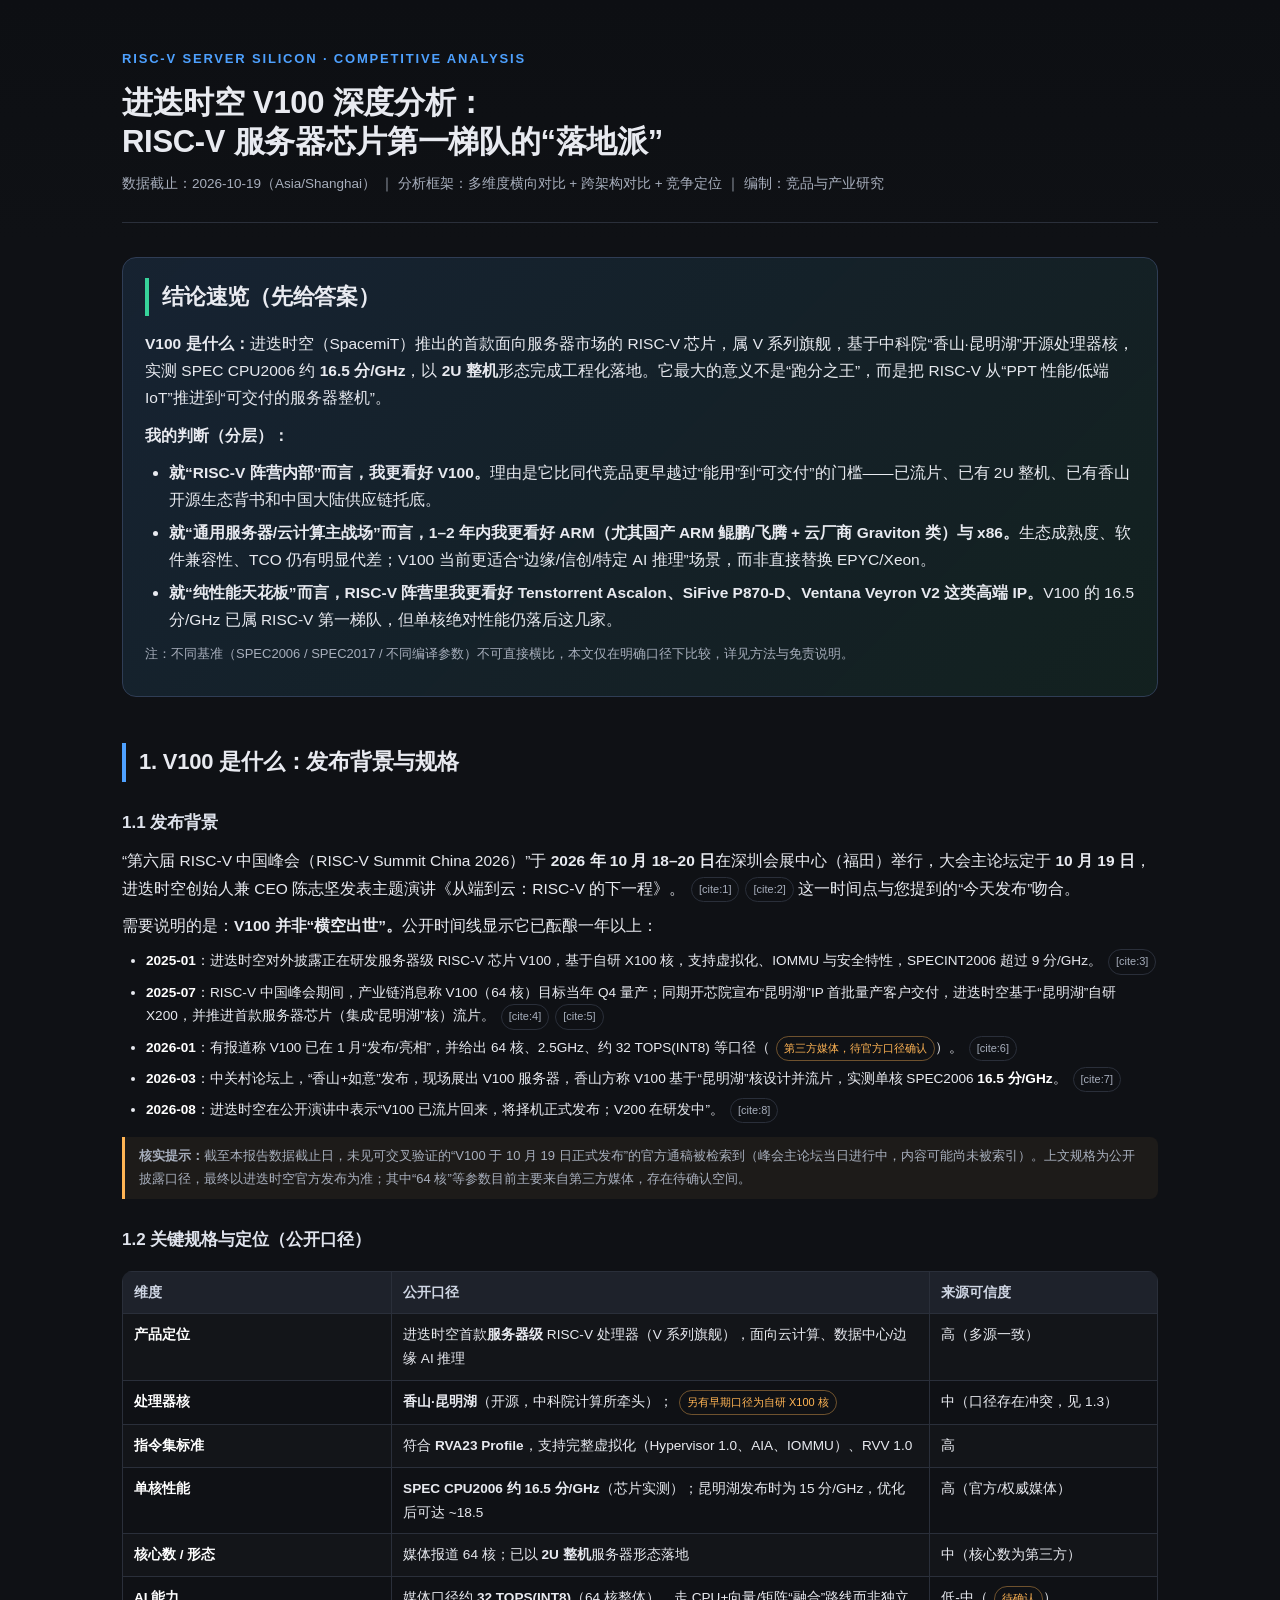
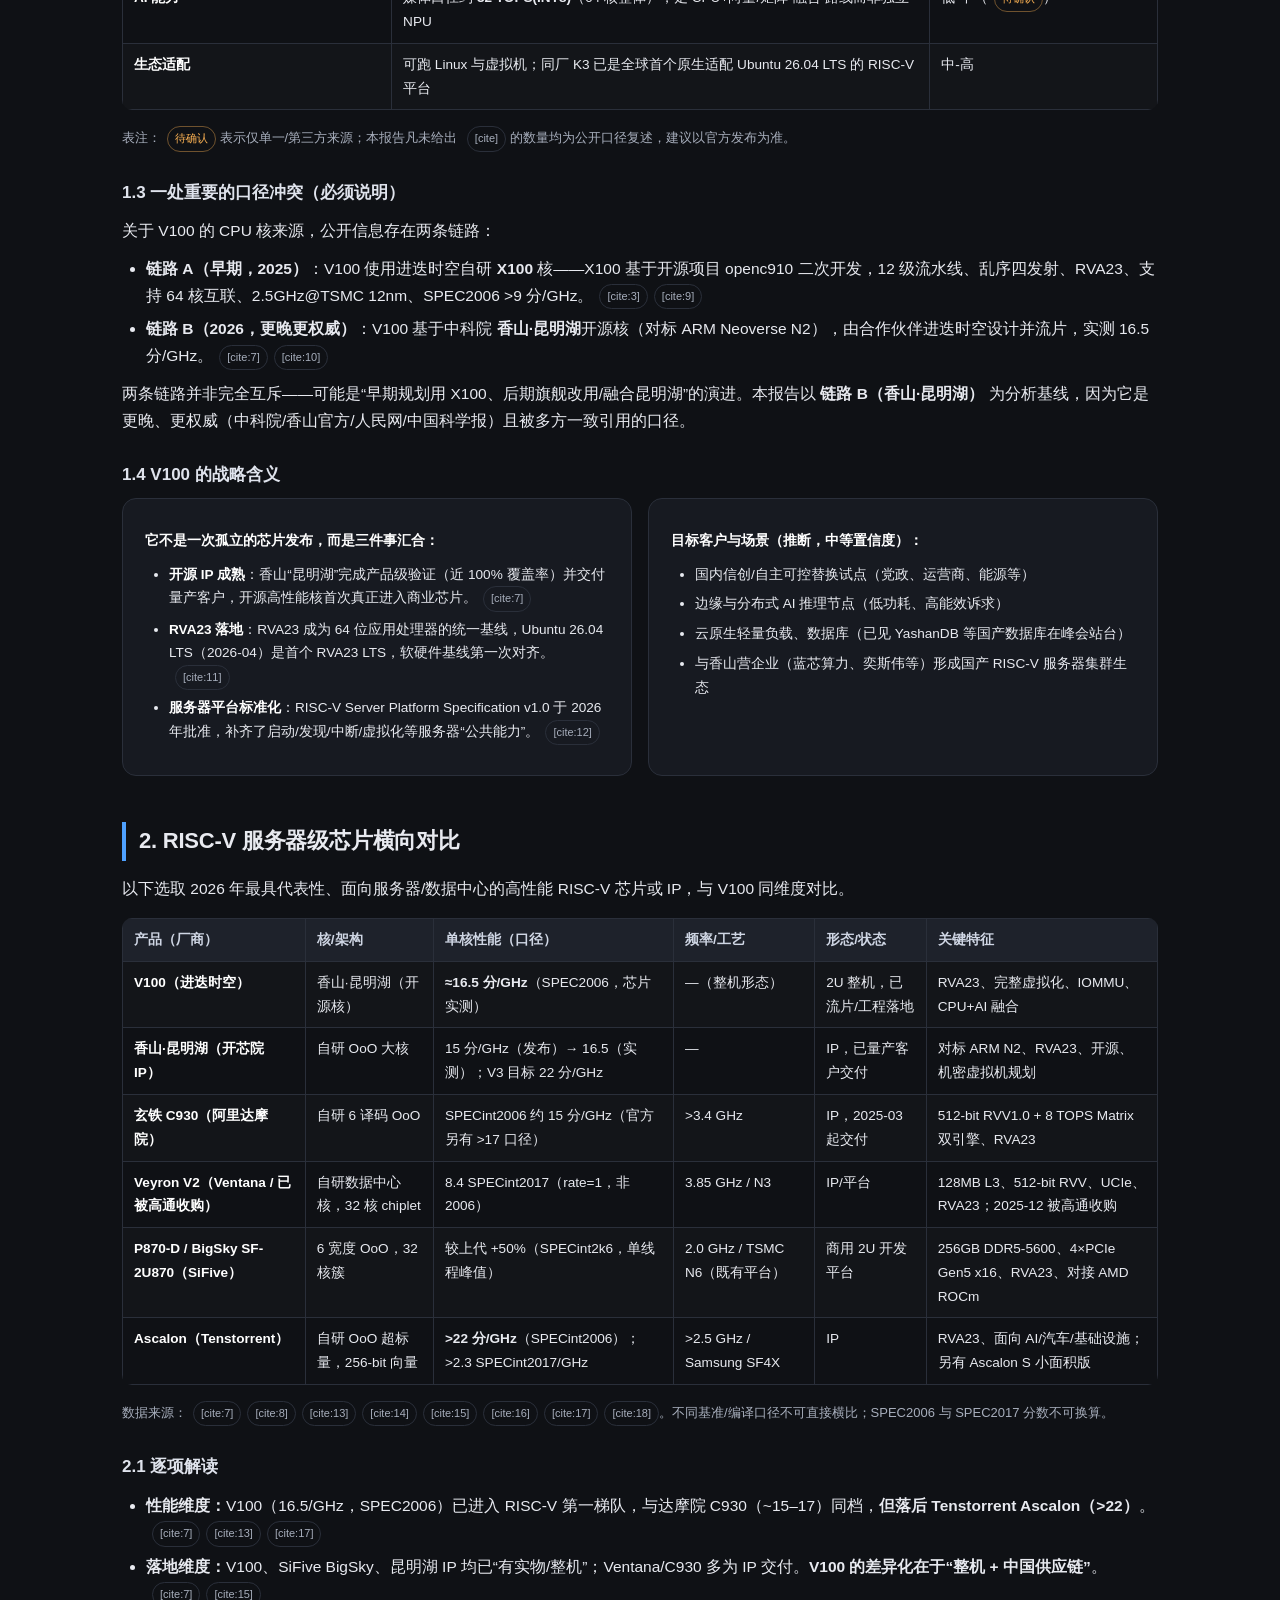
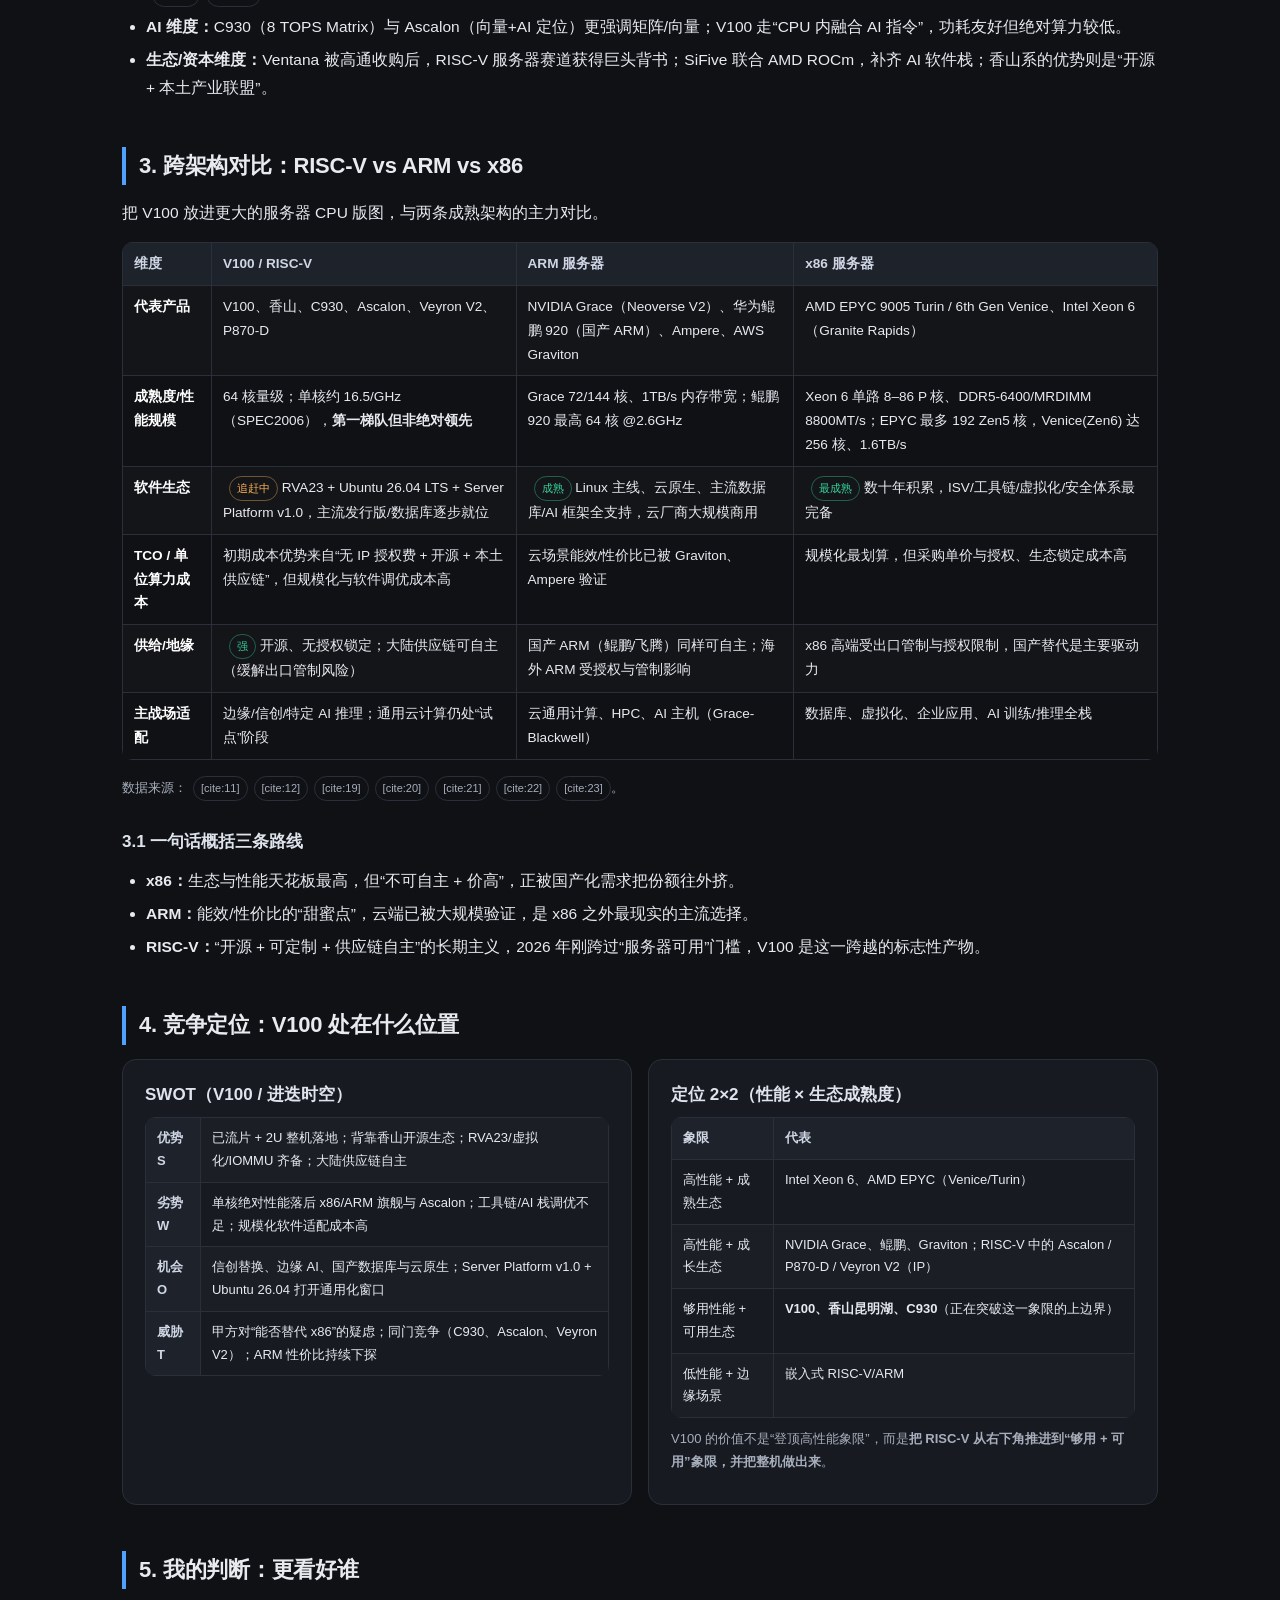
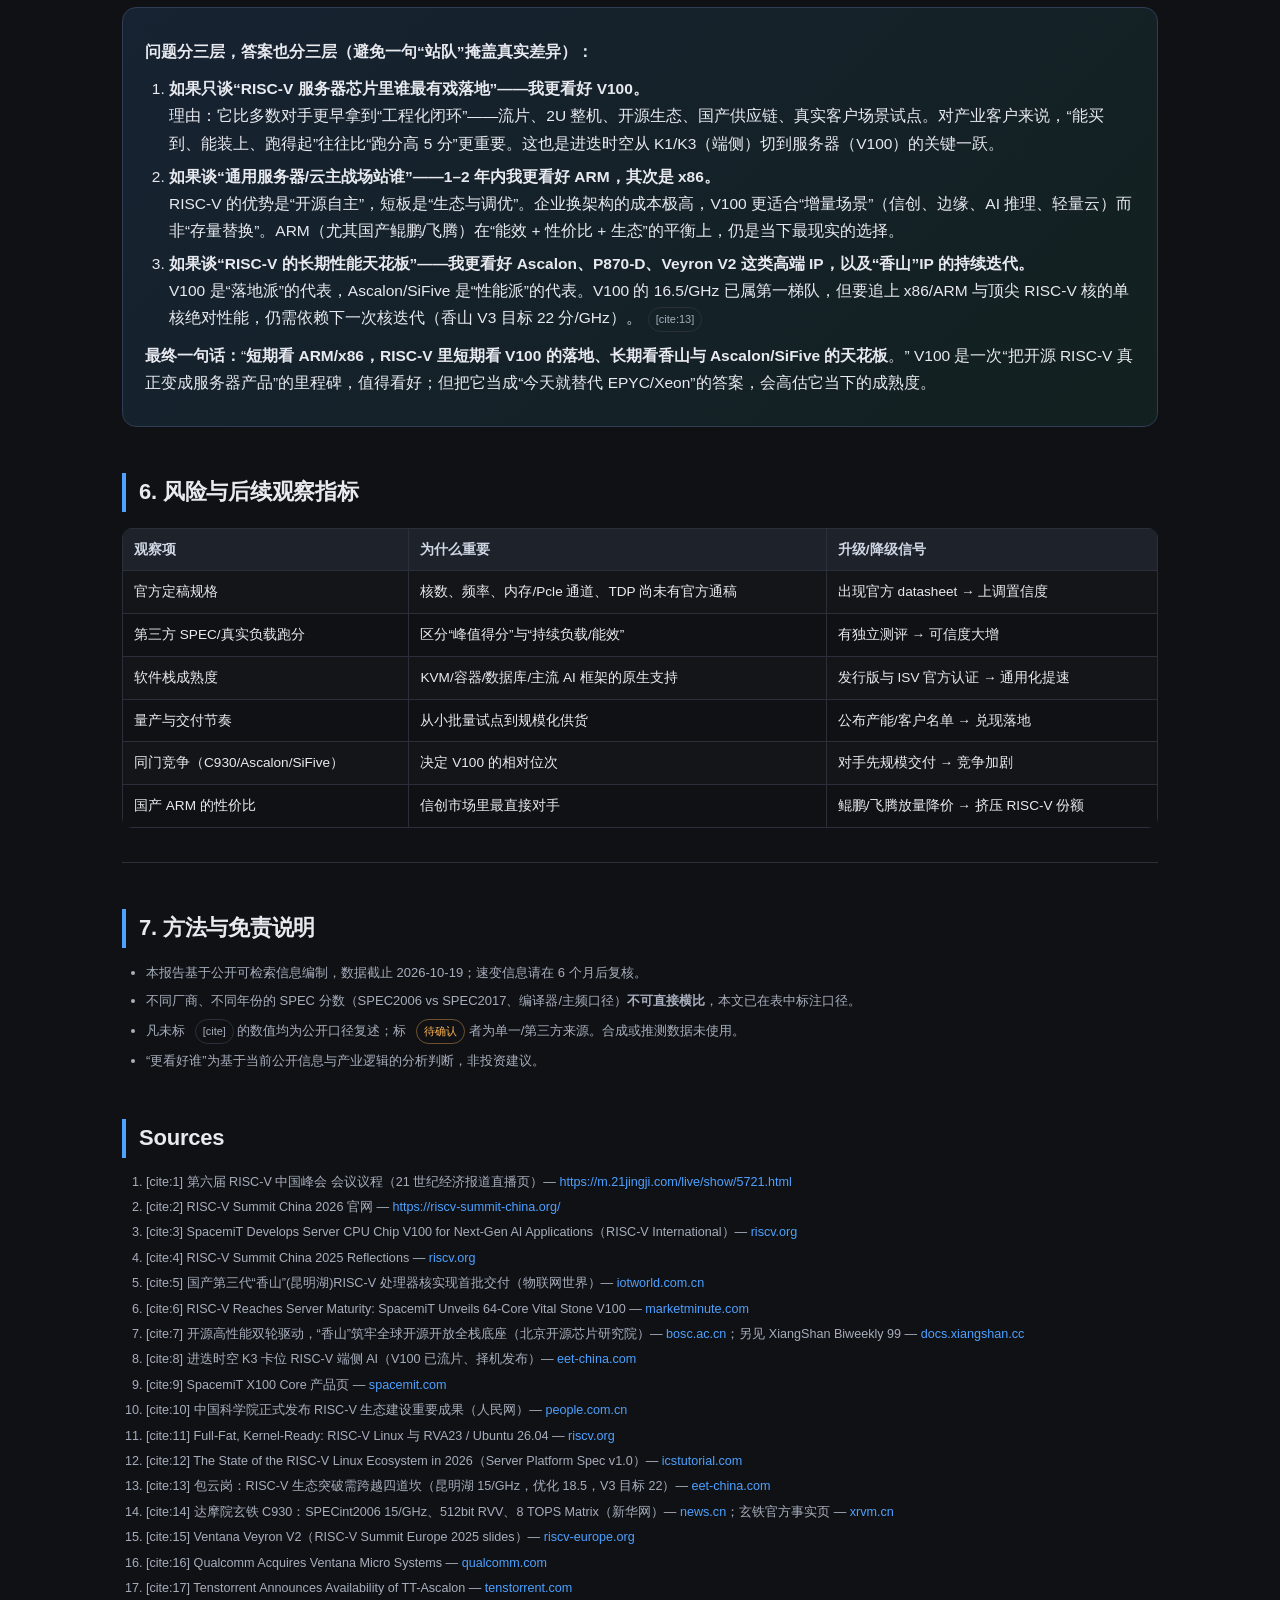
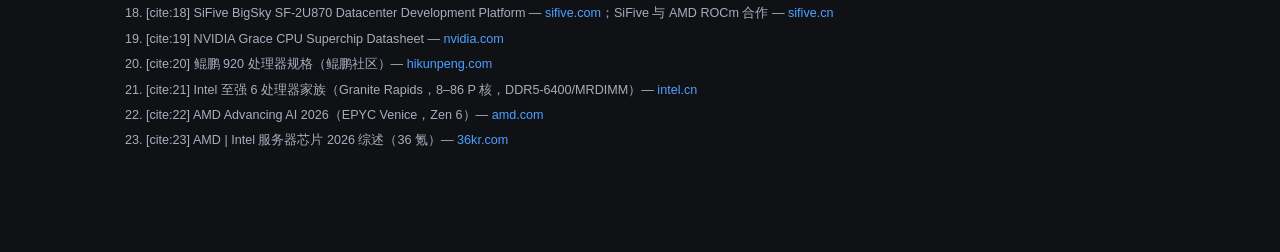
==== spacemit-v100-server-analysis.html @ 04410662 "feat: 进迭时空V100芯片对比分析 Co-authored-by: traeagent <traeagent@users.noreply.github.com>" ====
<!DOCTYPE html>
<html lang="zh-CN">
<head>
<meta charset="UTF-8">
<meta name="viewport" content="width=device-width, initial-scale=1.0">
<title>进迭时空 V100 深度分析与服务器芯片对比</title>
<style>
  :root{
    --bg:#0f1115; --panel:#171a21; --panel2:#1e222b; --ink:#e8eaf0; --sub:#a7aebc;
    --line:#2a2f3a; --accent:#4ea1ff; --accent2:#37d39a; --warn:#ffb454; --bad:#ff6b6b;
    --good:#37d39a; --mid:#ffb454; --low:#ff6b6b;
  }
  *{box-sizing:border-box}
  body{margin:0;background:linear-gradient(180deg,#0d0f13,#0f1115 240px);color:var(--ink);
    font-family:-apple-system,BlinkMacSystemFont,"Segoe UI","PingFang SC","Hiragino Sans GB","Microsoft YaHei",sans-serif;
    line-height:1.75;font-size:15.5px;-webkit-font-smoothing:antialiased}
  .wrap{max-width:1080px;margin:0 auto;padding:48px 22px 90px}
  header.top{border-bottom:1px solid var(--line);padding-bottom:26px;margin-bottom:34px}
  .kicker{color:var(--accent);font-size:13px;letter-spacing:.14em;text-transform:uppercase;font-weight:600}
  h1{font-size:31px;line-height:1.28;margin:12px 0 10px;font-weight:750;letter-spacing:-.01em}
  .meta{color:var(--sub);font-size:13.5px}
  h2{font-size:22px;margin:46px 0 14px;padding-left:13px;border-left:4px solid var(--accent);font-weight:700;letter-spacing:-.01em}
  h3{font-size:17px;margin:26px 0 8px;color:#dfe3ec;font-weight:650}
  p{margin:10px 0}
  a{color:var(--accent);text-decoration:none}
  a:hover{text-decoration:underline}
  ul,ol{margin:10px 0;padding-left:24px}
  li{margin:6px 0}
  .card{background:var(--panel);border:1px solid var(--line);border-radius:14px;padding:20px 22px;margin:18px 0}
  .verdict{background:linear-gradient(135deg,rgba(78,161,255,.12),rgba(55,211,154,.08));border:1px solid #2f3d55}
  .verdict h2{border-left-color:var(--accent2)}
  table{width:100%;border-collapse:collapse;margin:16px 0;font-size:13.6px;overflow:hidden;border-radius:10px}
  th,td{border:1px solid var(--line);padding:9px 11px;text-align:left;vertical-align:top}
  th{background:var(--panel2);color:#cfd6e4;font-weight:650}
  tbody tr:nth-child(odd){background:rgba(255,255,255,.015)}
  td.hl{color:#fff;font-weight:600}
  .tag{display:inline-block;font-size:11px;padding:2px 7px;border-radius:999px;border:1px solid var(--line);color:var(--sub);margin-left:6px;vertical-align:middle}
  .t-ok{color:var(--good);border-color:rgba(55,211,154,.4)}
  .t-mid{color:var(--mid);border-color:rgba(255,180,84,.4)}
  .t-low{color:var(--low);border-color:rgba(255,107,107,.4)}
  .t-dis{color:var(--warn);border-color:rgba(255,180,84,.4)}
  .bar{height:8px;border-radius:6px;background:#232833;overflow:hidden;min-width:70px}
  .bar>i{display:block;height:100%;background:linear-gradient(90deg,#4ea1ff,#37d39a)}
  .note{font-size:13px;color:var(--sub);border-left:3px solid var(--warn);padding:8px 14px;background:rgba(255,180,84,.06);border-radius:0 8px 8px 0;margin:14px 0}
  .grid{display:grid;grid-template-columns:1fr 1fr;gap:16px}
  @media(max-width:760px){.grid{grid-template-columns:1fr}}
  .kv{font-size:13.6px}
  .kv b{color:#fff}
  .src{font-size:12.6px;color:var(--sub);line-height:1.7}
  .src li{margin:4px 0}
  code{background:#20242e;padding:1px 6px;border-radius:5px;font-size:13px;color:#c7d0e0}
  .pill{display:inline-block;background:#20242e;border:1px solid var(--line);border-radius:8px;padding:3px 10px;font-size:12.5px;margin:3px 6px 3px 0;color:#c8d0de}
  hr{border:0;border-top:1px solid var(--line);margin:34px 0}
  .small{font-size:13px;color:var(--sub)}
</style>
</head>
<body>
<div class="wrap">

<header class="top">
  <div class="kicker">RISC-V Server Silicon · Competitive Analysis</div>
  <h1>进迭时空 V100 深度分析：<br>RISC-V 服务器芯片第一梯队的“落地派”</h1>
  <div class="meta">数据截止：2026-10-19（Asia/Shanghai） ｜ 分析框架：多维度横向对比 + 跨架构对比 + 竞争定位 ｜ 编制：竞品与产业研究</div>
</header>

<div class="card verdict">
  <h2 style="margin-top:0">结论速览（先给答案）</h2>
  <p><b>V100 是什么：</b>进迭时空（SpacemiT）推出的首款面向服务器市场的 RISC-V 芯片，属 V 系列旗舰，基于中科院“香山·昆明湖”开源处理器核，实测 SPEC CPU2006 约 <b>16.5 分/GHz</b>，以 <b>2U 整机</b>形态完成工程化落地。它最大的意义不是“跑分之王”，而是把 RISC-V 从“PPT 性能/低端 IoT”推进到“可交付的服务器整机”。</p>
  <p><b>我的判断（分层）：</b></p>
  <ul>
    <li><b>就“RISC-V 阵营内部”而言，我更看好 V100。</b>理由是它比同代竞品更早越过“能用”到“可交付”的门槛——已流片、已有 2U 整机、已有香山开源生态背书和中国大陆供应链托底。</li>
    <li><b>就“通用服务器/云计算主战场”而言，1–2 年内我更看好 ARM（尤其国产 ARM 鲲鹏/飞腾 + 云厂商 Graviton 类）与 x86。</b>生态成熟度、软件兼容性、TCO 仍有明显代差；V100 当前更适合“边缘/信创/特定 AI 推理”场景，而非直接替换 EPYC/Xeon。</li>
    <li><b>就“纯性能天花板”而言，RISC-V 阵营里我更看好 Tenstorrent Ascalon、SiFive P870-D、Ventana Veyron V2 这类高端 IP。</b>V100 的 16.5 分/GHz 已属 RISC-V 第一梯队，但单核绝对性能仍落后这几家。</li>
  </ul>
  <p class="small">注：不同基准（SPEC2006 / SPEC2017 / 不同编译参数）不可直接横比，本文仅在明确口径下比较，详见方法与免责说明。</p>
</div>

<h2>1. V100 是什么：发布背景与规格</h2>

<h3>1.1 发布背景</h3>
<p>“第六届 RISC-V 中国峰会（RISC-V Summit China 2026）”于 <b>2026 年 10 月 18–20 日</b>在深圳会展中心（福田）举行，大会主论坛定于 <b>10 月 19 日</b>，进迭时空创始人兼 CEO 陈志坚发表主题演讲《从端到云：RISC-V 的下一程》。<span class="tag">[cite:1]</span><span class="tag">[cite:2]</span> 这一时间点与您提到的“今天发布”吻合。</p>
<p>需要说明的是：<b>V100 并非“横空出世”。</b>公开时间线显示它已酝酿一年以上：</p>
<ul class="kv">
  <li><b>2025-01</b>：进迭时空对外披露正在研发服务器级 RISC-V 芯片 V100，基于自研 X100 核，支持虚拟化、IOMMU 与安全特性，SPECINT2006 超过 9 分/GHz。<span class="tag">[cite:3]</span></li>
  <li><b>2025-07</b>：RISC-V 中国峰会期间，产业链消息称 V100（64 核）目标当年 Q4 量产；同期开芯院宣布“昆明湖”IP 首批量产客户交付，进迭时空基于“昆明湖”自研 X200，并推进首款服务器芯片（集成“昆明湖”核）流片。<span class="tag">[cite:4]</span><span class="tag">[cite:5]</span></li>
  <li><b>2026-01</b>：有报道称 V100 已在 1 月“发布/亮相”，并给出 64 核、2.5GHz、约 32 TOPS(INT8) 等口径（<span class="tag t-dis">第三方媒体，待官方口径确认</span>）。<span class="tag">[cite:6]</span></li>
  <li><b>2026-03</b>：中关村论坛上，“香山+如意”发布，现场展出 V100 服务器，香山方称 V100 基于“昆明湖”核设计并流片，实测单核 SPEC2006 <b>16.5 分/GHz</b>。<span class="tag">[cite:7]</span></li>
  <li><b>2026-08</b>：进迭时空在公开演讲中表示“V100 已流片回来，将择机正式发布；V200 在研发中”。<span class="tag">[cite:8]</span></li>
</ul>
<div class="note"><b>核实提示：</b>截至本报告数据截止日，未见可交叉验证的“V100 于 10 月 19 日正式发布”的官方通稿被检索到（峰会主论坛当日进行中，内容可能尚未被索引）。上文规格为公开披露口径，最终以进迭时空官方发布为准；其中“64 核”等参数目前主要来自第三方媒体，存在待确认空间。</div>

<h3>1.2 关键规格与定位（公开口径）</h3>
<table>
  <thead><tr><th style="width:26%">维度</th><th>公开口径</th><th style="width:22%">来源可信度</th></tr></thead>
  <tbody>
    <tr><td class="hl">产品定位</td><td>进迭时空首款<b>服务器级</b> RISC-V 处理器（V 系列旗舰），面向云计算、数据中心/边缘 AI 推理</td><td>高（多源一致）</td></tr>
    <tr><td class="hl">处理器核</td><td><b>香山·昆明湖</b>（开源，中科院计算所牵头）；<span class="tag t-dis">另有早期口径为自研 X100 核</span></td><td>中（口径存在冲突，见 1.3）</td></tr>
    <tr><td class="hl">指令集标准</td><td>符合 <b>RVA23 Profile</b>，支持完整虚拟化（Hypervisor 1.0、AIA、IOMMU）、RVV 1.0</td><td>高</td></tr>
    <tr><td class="hl">单核性能</td><td><b>SPEC CPU2006 约 16.5 分/GHz</b>（芯片实测）；昆明湖发布时为 15 分/GHz，优化后可达 ~18.5</td><td>高（官方/权威媒体）</td></tr>
    <tr><td class="hl">核心数 / 形态</td><td>媒体报道 64 核；已以 <b>2U 整机</b>服务器形态落地</td><td>中（核心数为第三方）</td></tr>
    <tr><td class="hl">AI 能力</td><td>媒体口径约 <b>32 TOPS(INT8)</b>（64 核整体），走 CPU+向量/矩阵“融合”路线而非独立 NPU</td><td>低-中（<span class="tag t-dis">待确认</span>）</td></tr>
    <tr><td class="hl">生态适配</td><td>可跑 Linux 与虚拟机；同厂 K3 已是全球首个原生适配 Ubuntu 26.04 LTS 的 RISC-V 平台</td><td>中-高</td></tr>
  </tbody>
</table>
<p class="small">表注：<span class="tag t-dis">待确认</span> 表示仅单一/第三方来源；本报告凡未给出 <span class="tag">[cite]</span> 的数量均为公开口径复述，建议以官方发布为准。</p>

<h3>1.3 一处重要的口径冲突（必须说明）</h3>
<p>关于 V100 的 CPU 核来源，公开信息存在两条链路：</p>
<ul>
  <li><b>链路 A（早期，2025）</b>：V100 使用进迭时空自研 <b>X100</b> 核——X100 基于开源项目 openc910 二次开发，12 级流水线、乱序四发射、RVA23、支持 64 核互联、2.5GHz@TSMC 12nm、SPEC2006 &gt;9 分/GHz。<span class="tag">[cite:3]</span><span class="tag">[cite:9]</span></li>
  <li><b>链路 B（2026，更晚更权威）</b>：V100 基于中科院 <b>香山·昆明湖</b>开源核（对标 ARM Neoverse N2），由合作伙伴进迭时空设计并流片，实测 16.5 分/GHz。<span class="tag">[cite:7]</span><span class="tag">[cite:10]</span></li>
</ul>
<p>两条链路并非完全互斥——可能是“早期规划用 X100、后期旗舰改用/融合昆明湖”的演进。本报告以 <b>链路 B（香山·昆明湖）</b> 为分析基线，因为它是更晚、更权威（中科院/香山官方/人民网/中国科学报）且被多方一致引用的口径。</p>

<h3>1.4 V100 的战略含义</h3>
<div class="grid">
  <div class="card" style="margin:0">
    <p class="kv"><b>它不是一次孤立的芯片发布，而是三件事汇合：</b></p>
    <ul class="kv">
      <li><b>开源 IP 成熟</b>：香山“昆明湖”完成产品级验证（近 100% 覆盖率）并交付量产客户，开源高性能核首次真正进入商业芯片。<span class="tag">[cite:7]</span></li>
      <li><b>RVA23 落地</b>：RVA23 成为 64 位应用处理器的统一基线，Ubuntu 26.04 LTS（2026-04）是首个 RVA23 LTS，软硬件基线第一次对齐。<span class="tag">[cite:11]</span></li>
      <li><b>服务器平台标准化</b>：RISC-V Server Platform Specification v1.0 于 2026 年批准，补齐了启动/发现/中断/虚拟化等服务器“公共能力”。<span class="tag">[cite:12]</span></li>
    </ul>
  </div>
  <div class="card" style="margin:0">
    <p class="kv"><b>目标客户与场景（推断，中等置信度）：</b></p>
    <ul class="kv">
      <li>国内信创/自主可控替换试点（党政、运营商、能源等）</li>
      <li>边缘与分布式 AI 推理节点（低功耗、高能效诉求）</li>
      <li>云原生轻量负载、数据库（已见 YashanDB 等国产数据库在峰会站台）</li>
      <li>与香山营企业（蓝芯算力、奕斯伟等）形成国产 RISC-V 服务器集群生态</li>
    </ul>
  </div>
</div>

<h2>2. RISC-V 服务器级芯片横向对比</h2>
<p>以下选取 2026 年最具代表性、面向服务器/数据中心的高性能 RISC-V 芯片或 IP，与 V100 同维度对比。</p>

<table>
  <thead>
    <tr>
      <th>产品（厂商）</th><th>核/架构</th><th>单核性能（口径）</th><th>频率/工艺</th><th>形态/状态</th><th>关键特征</th>
    </tr>
  </thead>
  <tbody>
    <tr>
      <td class="hl">V100（进迭时空）</td>
      <td>香山·昆明湖（开源核）</td>
      <td><b>≈16.5 分/GHz</b>（SPEC2006，芯片实测）</td>
      <td>—（整机形态）</td>
      <td>2U 整机，已流片/工程落地</td>
      <td>RVA23、完整虚拟化、IOMMU、CPU+AI 融合</td>
    </tr>
    <tr>
      <td class="hl">香山·昆明湖（开芯院 IP）</td>
      <td>自研 OoO 大核</td>
      <td>15 分/GHz（发布）→ 16.5（实测）；V3 目标 22 分/GHz</td>
      <td>—</td>
      <td>IP，已量产客户交付</td>
      <td>对标 ARM N2、RVA23、开源、机密虚拟机规划</td>
    </tr>
    <tr>
      <td class="hl">玄铁 C930（阿里达摩院）</td>
      <td>自研 6 译码 OoO</td>
      <td>SPECint2006 约 15 分/GHz（官方另有 &gt;17 口径）</td>
      <td>&gt;3.4 GHz</td>
      <td>IP，2025-03 起交付</td>
      <td>512-bit RVV1.0 + 8 TOPS Matrix 双引擎、RVA23</td>
    </tr>
    <tr>
      <td class="hl">Veyron V2（Ventana / 已被高通收购）</td>
      <td>自研数据中心核，32 核 chiplet</td>
      <td>8.4 SPECint2017（rate=1，非 2006）</td>
      <td>3.85 GHz / N3</td>
      <td>IP/平台</td>
      <td>128MB L3、512-bit RVV、UCIe、RVA23；2025-12 被高通收购</td>
    </tr>
    <tr>
      <td class="hl">P870-D / BigSky SF-2U870（SiFive）</td>
      <td>6 宽度 OoO，32 核簇</td>
      <td>较上代 +50%（SPECint2k6，单线程峰值）</td>
      <td>2.0 GHz / TSMC N6（既有平台）</td>
      <td>商用 2U 开发平台</td>
      <td>256GB DDR5-5600、4×PCIe Gen5 x16、RVA23、对接 AMD ROCm</td>
    </tr>
    <tr>
      <td class="hl">Ascalon（Tenstorrent）</td>
      <td>自研 OoO 超标量，256-bit 向量</td>
      <td><b>&gt;22 分/GHz</b>（SPECint2006）；&gt;2.3 SPECint2017/GHz</td>
      <td>&gt;2.5 GHz / Samsung SF4X</td>
      <td>IP</td>
      <td>RVA23、面向 AI/汽车/基础设施；另有 Ascalon S 小面积版</td>
    </tr>
  </tbody>
</table>
<p class="small">数据来源：<span class="tag">[cite:7]</span><span class="tag">[cite:8]</span><span class="tag">[cite:13]</span><span class="tag">[cite:14]</span><span class="tag">[cite:15]</span><span class="tag">[cite:16]</span><span class="tag">[cite:17]</span><span class="tag">[cite:18]</span>。不同基准/编译口径不可直接横比；SPEC2006 与 SPEC2017 分数不可换算。</p>

<h3>2.1 逐项解读</h3>
<ul>
  <li><b>性能维度：</b>V100（16.5/GHz，SPEC2006）已进入 RISC-V 第一梯队，与达摩院 C930（~15–17）同档，<b>但落后 Tenstorrent Ascalon（&gt;22）</b>。<span class="tag">[cite:7]</span><span class="tag">[cite:13]</span><span class="tag">[cite:17]</span></li>
  <li><b>落地维度：</b>V100、SiFive BigSky、昆明湖 IP 均已“有实物/整机”；Ventana/C930 多为 IP 交付。<b>V100 的差异化在于“整机 + 中国供应链”</b>。<span class="tag">[cite:7]</span><span class="tag">[cite:15]</span></li>
  <li><b>AI 维度：</b>C930（8 TOPS Matrix）与 Ascalon（向量+AI 定位）更强调矩阵/向量；V100 走“CPU 内融合 AI 指令”，功耗友好但绝对算力较低。</li>
  <li><b>生态/资本维度：</b>Ventana 被高通收购后，RISC-V 服务器赛道获得巨头背书；SiFive 联合 AMD ROCm，补齐 AI 软件栈；香山系的优势则是“开源 + 本土产业联盟”。</li>
</ul>

<h2>3. 跨架构对比：RISC-V vs ARM vs x86</h2>
<p>把 V100 放进更大的服务器 CPU 版图，与两条成熟架构的主力对比。</p>

<table>
  <thead>
    <tr><th>维度</th><th>V100 / RISC-V</th><th>ARM 服务器</th><th>x86 服务器</th></tr>
  </thead>
  <tbody>
    <tr>
      <td class="hl">代表产品</td>
      <td>V100、香山、C930、Ascalon、Veyron V2、P870-D</td>
      <td>NVIDIA Grace（Neoverse V2）、华为鲲鹏 920（国产 ARM）、Ampere、AWS Graviton</td>
      <td>AMD EPYC 9005 Turin / 6th Gen Venice、Intel Xeon 6（Granite Rapids）</td>
    </tr>
    <tr>
      <td class="hl">成熟度/性能规模</td>
      <td>64 核量级；单核约 16.5/GHz（SPEC2006），<b>第一梯队但非绝对领先</b></td>
      <td>Grace 72/144 核、1TB/s 内存带宽；鲲鹏 920 最高 64 核 @2.6GHz</td>
      <td>Xeon 6 单路 8–86 P 核、DDR5-6400/MRDIMM 8800MT/s；EPYC 最多 192 Zen5 核，Venice(Zen6) 达 256 核、1.6TB/s</td>
    </tr>
    <tr>
      <td class="hl">软件生态</td>
      <td><span class="tag t-mid">追赶中</span> RVA23 + Ubuntu 26.04 LTS + Server Platform v1.0，主流发行版/数据库逐步就位</td>
      <td><span class="tag t-ok">成熟</span> Linux 主线、云原生、主流数据库/AI 框架全支持，云厂商大规模商用</td>
      <td><span class="tag t-ok">最成熟</span> 数十年积累，ISV/工具链/虚拟化/安全体系最完备</td>
    </tr>
    <tr>
      <td class="hl">TCO / 单位算力成本</td>
      <td>初期成本优势来自“无 IP 授权费 + 开源 + 本土供应链”，但规模化与软件调优成本高</td>
      <td>云场景能效/性价比已被 Graviton、Ampere 验证</td>
      <td>规模化最划算，但采购单价与授权、生态锁定成本高</td>
    </tr>
    <tr>
      <td class="hl">供给/地缘</td>
      <td><span class="tag t-ok">强</span> 开源、无授权锁定；大陆供应链可自主（缓解出口管制风险）</td>
      <td>国产 ARM（鲲鹏/飞腾）同样可自主；海外 ARM 受授权与管制影响</td>
      <td>x86 高端受出口管制与授权限制，国产替代是主要驱动力</td>
    </tr>
    <tr>
      <td class="hl">主战场适配</td>
      <td>边缘/信创/特定 AI 推理；通用云计算仍处“试点”阶段</td>
      <td>云通用计算、HPC、AI 主机（Grace-Blackwell）</td>
      <td>数据库、虚拟化、企业应用、AI 训练/推理全栈</td>
    </tr>
  </tbody>
</table>
<p class="small">数据来源：<span class="tag">[cite:11]</span><span class="tag">[cite:12]</span><span class="tag">[cite:19]</span><span class="tag">[cite:20]</span><span class="tag">[cite:21]</span><span class="tag">[cite:22]</span><span class="tag">[cite:23]</span>。</p>

<h3>3.1 一句话概括三条路线</h3>
<ul>
  <li><b>x86：</b>生态与性能天花板最高，但“不可自主 + 价高”，正被国产化需求把份额往外挤。</li>
  <li><b>ARM：</b>能效/性价比的“甜蜜点”，云端已被大规模验证，是 x86 之外最现实的主流选择。</li>
  <li><b>RISC-V：</b>“开源 + 可定制 + 供应链自主”的长期主义，2026 年刚跨过“服务器可用”门槛，V100 是这一跨越的标志性产物。</li>
</ul>

<h2>4. 竞争定位：V100 处在什么位置</h2>
<div class="grid">
  <div class="card" style="margin:0">
    <h3 style="margin-top:0">SWOT（V100 / 进迭时空）</h3>
    <table style="font-size:13px;margin:8px 0">
      <tr><th>优势 S</th><td style="border:1px solid var(--line)">已流片 + 2U 整机落地；背靠香山开源生态；RVA23/虚拟化/IOMMU 齐备；大陆供应链自主</td></tr>
      <tr><th>劣势 W</th><td style="border:1px solid var(--line)">单核绝对性能落后 x86/ARM 旗舰与 Ascalon；工具链/AI 栈调优不足；规模化软件适配成本高</td></tr>
      <tr><th>机会 O</th><td style="border:1px solid var(--line)">信创替换、边缘 AI、国产数据库与云原生；Server Platform v1.0 + Ubuntu 26.04 打开通用化窗口</td></tr>
      <tr><th>威胁 T</th><td style="border:1px solid var(--line)">甲方对“能否替代 x86”的疑虑；同门竞争（C930、Ascalon、Veyron V2）；ARM 性价比持续下探</td></tr>
    </table>
  </div>
  <div class="card" style="margin:0">
    <h3 style="margin-top:0">定位 2×2（性能 × 生态成熟度）</h3>
    <table style="font-size:13px;margin:8px 0">
      <tr><th>象限</th><th>代表</th></tr>
      <tr><td>高性能 + 成熟生态</td><td>Intel Xeon 6、AMD EPYC（Venice/Turin）</td></tr>
      <tr><td>高性能 + 成长生态</td><td>NVIDIA Grace、鲲鹏、Graviton；RISC-V 中的 Ascalon / P870-D / Veyron V2（IP）</td></tr>
      <tr><td>够用性能 + 可用生态</td><td><b>V100、香山昆明湖、C930</b>（正在突破这一象限的上边界）</td></tr>
      <tr><td>低性能 + 边缘场景</td><td>嵌入式 RISC-V/ARM</td></tr>
    </table>
    <p class="small">V100 的价值不是“登顶高性能象限”，而是<b>把 RISC-V 从右下角推进到“够用 + 可用”象限，并把整机做出来</b>。</p>
  </div>
</div>

<h2>5. 我的判断：更看好谁</h2>
<div class="card verdict">
  <p><b>问题分三层，答案也分三层（避免一句“站队”掩盖真实差异）：</b></p>
  <ol>
    <li><b>如果只谈“RISC-V 服务器芯片里谁最有戏落地”——我更看好 V100。</b><br>
      理由：它比多数对手更早拿到“工程化闭环”——流片、2U 整机、开源生态、国产供应链、真实客户场景试点。对产业客户来说，“能买到、能装上、跑得起”往往比“跑分高 5 分”更重要。这也是进迭时空从 K1/K3（端侧）切到服务器（V100）的关键一跃。</li>
    <li><b>如果谈“通用服务器/云主战场站谁”——1–2 年内我更看好 ARM，其次是 x86。</b><br>
      RISC-V 的优势是“开源自主”，短板是“生态与调优”。企业换架构的成本极高，V100 更适合“增量场景”（信创、边缘、AI 推理、轻量云）而非“存量替换”。ARM（尤其国产鲲鹏/飞腾）在“能效 + 性价比 + 生态”的平衡上，仍是当下最现实的选择。</li>
    <li><b>如果谈“RISC-V 的长期性能天花板”——我更看好 Ascalon、P870-D、Veyron V2 这类高端 IP，以及“香山”IP 的持续迭代。</b><br>
      V100 是“落地派”的代表，Ascalon/SiFive 是“性能派”的代表。V100 的 16.5/GHz 已属第一梯队，但要追上 x86/ARM 与顶尖 RISC-V 核的单核绝对性能，仍需依赖下一次核迭代（香山 V3 目标 22 分/GHz）。<span class="tag">[cite:13]</span></li>
  </ol>
  <p><b>最终一句话：</b>“<b>短期看 ARM/x86，RISC-V 里短期看 V100 的落地、长期看香山与 Ascalon/SiFive 的天花板</b>。” V100 是一次“把开源 RISC-V 真正变成服务器产品”的里程碑，值得看好；但把它当成“今天就替代 EPYC/Xeon”的答案，会高估它当下的成熟度。</p>
</div>

<h2>6. 风险与后续观察指标</h2>
<table>
  <thead><tr><th>观察项</th><th>为什么重要</th><th>升级/降级信号</th></tr></thead>
  <tbody>
    <tr><td>官方定稿规格</td><td>核数、频率、内存/Pcle 通道、TDP 尚未有官方通稿</td><td>出现官方 datasheet → 上调置信度</td></tr>
    <tr><td>第三方 SPEC/真实负载跑分</td><td>区分“峰值得分”与“持续负载/能效”</td><td>有独立测评 → 可信度大增</td></tr>
    <tr><td>软件栈成熟度</td><td>KVM/容器/数据库/主流 AI 框架的原生支持</td><td>发行版与 ISV 官方认证 → 通用化提速</td></tr>
    <tr><td>量产与交付节奏</td><td>从小批量试点到规模化供货</td><td>公布产能/客户名单 → 兑现落地</td></tr>
    <tr><td>同门竞争（C930/Ascalon/SiFive）</td><td>决定 V100 的相对位次</td><td>对手先规模交付 → 竞争加剧</td></tr>
    <tr><td>国产 ARM 的性价比</td><td>信创市场里最直接对手</td><td>鲲鹏/飞腾放量降价 → 挤压 RISC-V 份额</td></tr>
  </tbody>
</table>

<hr>
<h2>7. 方法与免责说明</h2>
<ul class="small">
  <li>本报告基于公开可检索信息编制，数据截止 2026-10-19；速变信息请在 6 个月后复核。</li>
  <li>不同厂商、不同年份的 SPEC 分数（SPEC2006 vs SPEC2017、编译器/主频口径）<b>不可直接横比</b>，本文已在表中标注口径。</li>
  <li>凡未标 <span class="tag">[cite]</span> 的数值均为公开口径复述；标 <span class="tag t-dis">待确认</span> 者为单一/第三方来源。合成或推测数据未使用。</li>
  <li>“更看好谁”为基于当前公开信息与产业逻辑的分析判断，非投资建议。</li>
</ul>

<h2>Sources</h2>
<ol class="src">
  <li>[cite:1] 第六届 RISC-V 中国峰会 会议议程（21 世纪经济报道直播页）— <a href="https://m.21jingji.com/live/show/5721.html">https://m.21jingji.com/live/show/5721.html</a></li>
  <li>[cite:2] RISC-V Summit China 2026 官网 — <a href="https://riscv-summit-china.org/">https://riscv-summit-china.org/</a></li>
  <li>[cite:3] SpacemiT Develops Server CPU Chip V100 for Next-Gen AI Applications（RISC-V International）— <a href="https://riscv.org/ecosystem-news/2025/01/spacemit-develops-server-cpu-chip-v100-for-next-gen-ai-applications/">riscv.org</a></li>
  <li>[cite:4] RISC-V Summit China 2025 Reflections — <a href="https://riscv.org/blog/2025/07/risc-v-summit-china-2025-reflections-from-a-risc-v-software-contributor/">riscv.org</a></li>
  <li>[cite:5] 国产第三代“香山”(昆明湖)RISC-V 处理器核实现首批交付（物联网世界）— <a href="https://mobile.iotworld.com.cn/View.aspx/News-d9c82ce5f516ce69">iotworld.com.cn</a></li>
  <li>[cite:6] RISC-V Reaches Server Maturity: SpacemiT Unveils 64-Core Vital Stone V100 — <a href="https://www.lodinews.marketminute.com/article/tokenring-2026-1-26-risc-v-reaches-server-maturity-spacemit-unveils-64-core-vital-stone-v100-with-30-efficiency-gain-over-arm">marketminute.com</a></li>
  <li>[cite:7] 开源高性能双轮驱动，“香山”筑牢全球开源开放全栈底座（北京开源芯片研究院）— <a href="https://www.bosc.ac.cn/newsinfo/11238673.html">bosc.ac.cn</a>；另见 XiangShan Biweekly 99 — <a href="https://docs.xiangshan.cc/zh-cn/latest/blog/2026/03/30/biweekly-99-en/">docs.xiangshan.cc</a></li>
  <li>[cite:8] 进迭时空 K3 卡位 RISC-V 端侧 AI（V100 已流片、择机发布）— <a href="https://www.eet-china.com/news/202608139657.html">eet-china.com</a></li>
  <li>[cite:9] SpacemiT X100 Core 产品页 — <a href="https://www.spacemit.com/products/ai-compute-core/x100">spacemit.com</a></li>
  <li>[cite:10] 中国科学院正式发布 RISC-V 生态建设重要成果（人民网）— <a href="http://finance.people.com.cn/n1/2026/0328/c1004-40690656.html">people.com.cn</a></li>
  <li>[cite:11] Full-Fat, Kernel-Ready: RISC-V Linux 与 RVA23 / Ubuntu 26.04 — <a href="https://riscv.org/blog/risc-v-upstreaming/">riscv.org</a></li>
  <li>[cite:12] The State of the RISC-V Linux Ecosystem in 2026（Server Platform Spec v1.0）— <a href="https://icstutorial.com/the-state-of-the-risc-v-linux-ecosystem-in-2026/">icstutorial.com</a></li>
  <li>[cite:13] 包云岗：RISC-V 生态突破需跨越四道坎（昆明湖 15/GHz，优化 18.5，V3 目标 22）— <a href="https://www.eet-china.com/news/202507173968.html">eet-china.com</a></li>
  <li>[cite:14] 达摩院玄铁 C930：SPECint2006 15/GHz、512bit RVV、8 TOPS Matrix（新华网）— <a href="https://www.news.cn/tech/20250228/f4fd7f4a23744e4f9763ed156429cd6c/c.html">news.cn</a>；玄铁官方事实页 — <a href="https://www.xrvm.cn/about/xuantie-facts">xrvm.cn</a></li>
  <li>[cite:15] Ventana Veyron V2（RISC-V Summit Europe 2025 slides）— <a href="https://riscv-europe.org/summit/2025/media/proceedings/2025-05-13-RISC-V-Summit-Europe-09h40-BAKTHA-slides.pdf">riscv-europe.org</a></li>
  <li>[cite:16] Qualcomm Acquires Ventana Micro Systems — <a href="https://www.qualcomm.com/news/releases/2025/12/qualcomm-acquires-ventana-micro-systems--deepening-risc-v-cpu-ex">qualcomm.com</a></li>
  <li>[cite:17] Tenstorrent Announces Availability of TT-Ascalon — <a href="https://tenstorrent.com/vision/tenstorrent-announces-availability-of-tt-ascalon">tenstorrent.com</a></li>
  <li>[cite:18] SiFive BigSky SF-2U870 Datacenter Development Platform — <a href="https://www.sifive.com/development-platforms/sifive-bigsky-sf-2u870-datacenter">sifive.com</a>；SiFive 与 AMD ROCm 合作 — <a href="https://www.sifive.cn/press/sifive-amd-rocm-riscv-datacenter-servers">sifive.cn</a></li>
  <li>[cite:19] NVIDIA Grace CPU Superchip Datasheet — <a href="https://www.nvidia.com/en-eu/data-center/grace-cpu-superchip/">nvidia.com</a></li>
  <li>[cite:20] 鲲鹏 920 处理器规格（鲲鹏社区）— <a href="https://www.hikunpeng.com/compute/kunpeng920">hikunpeng.com</a></li>
  <li>[cite:21] Intel 至强 6 处理器家族（Granite Rapids，8–86 P 核，DDR5-6400/MRDIMM）— <a href="https://www.intel.cn/content/www/cn/zh/artificial-intelligence/new-xeon-6-products-cure-choice-difficulties.html">intel.cn</a></li>
  <li>[cite:22] AMD Advancing AI 2026（EPYC Venice，Zen 6）— <a href="https://www.amd.com/content/dam/amd/en/documents/corporate/events/advancing-ai-2026-distribution-deck.pdf">amd.com</a></li>
  <li>[cite:23] AMD | Intel 服务器芯片 2026 综述（36 氪）— <a href="https://m.36kr.com/p/3908771208778885">36kr.com</a></li>
</ol>

</div>
</body>
</html>
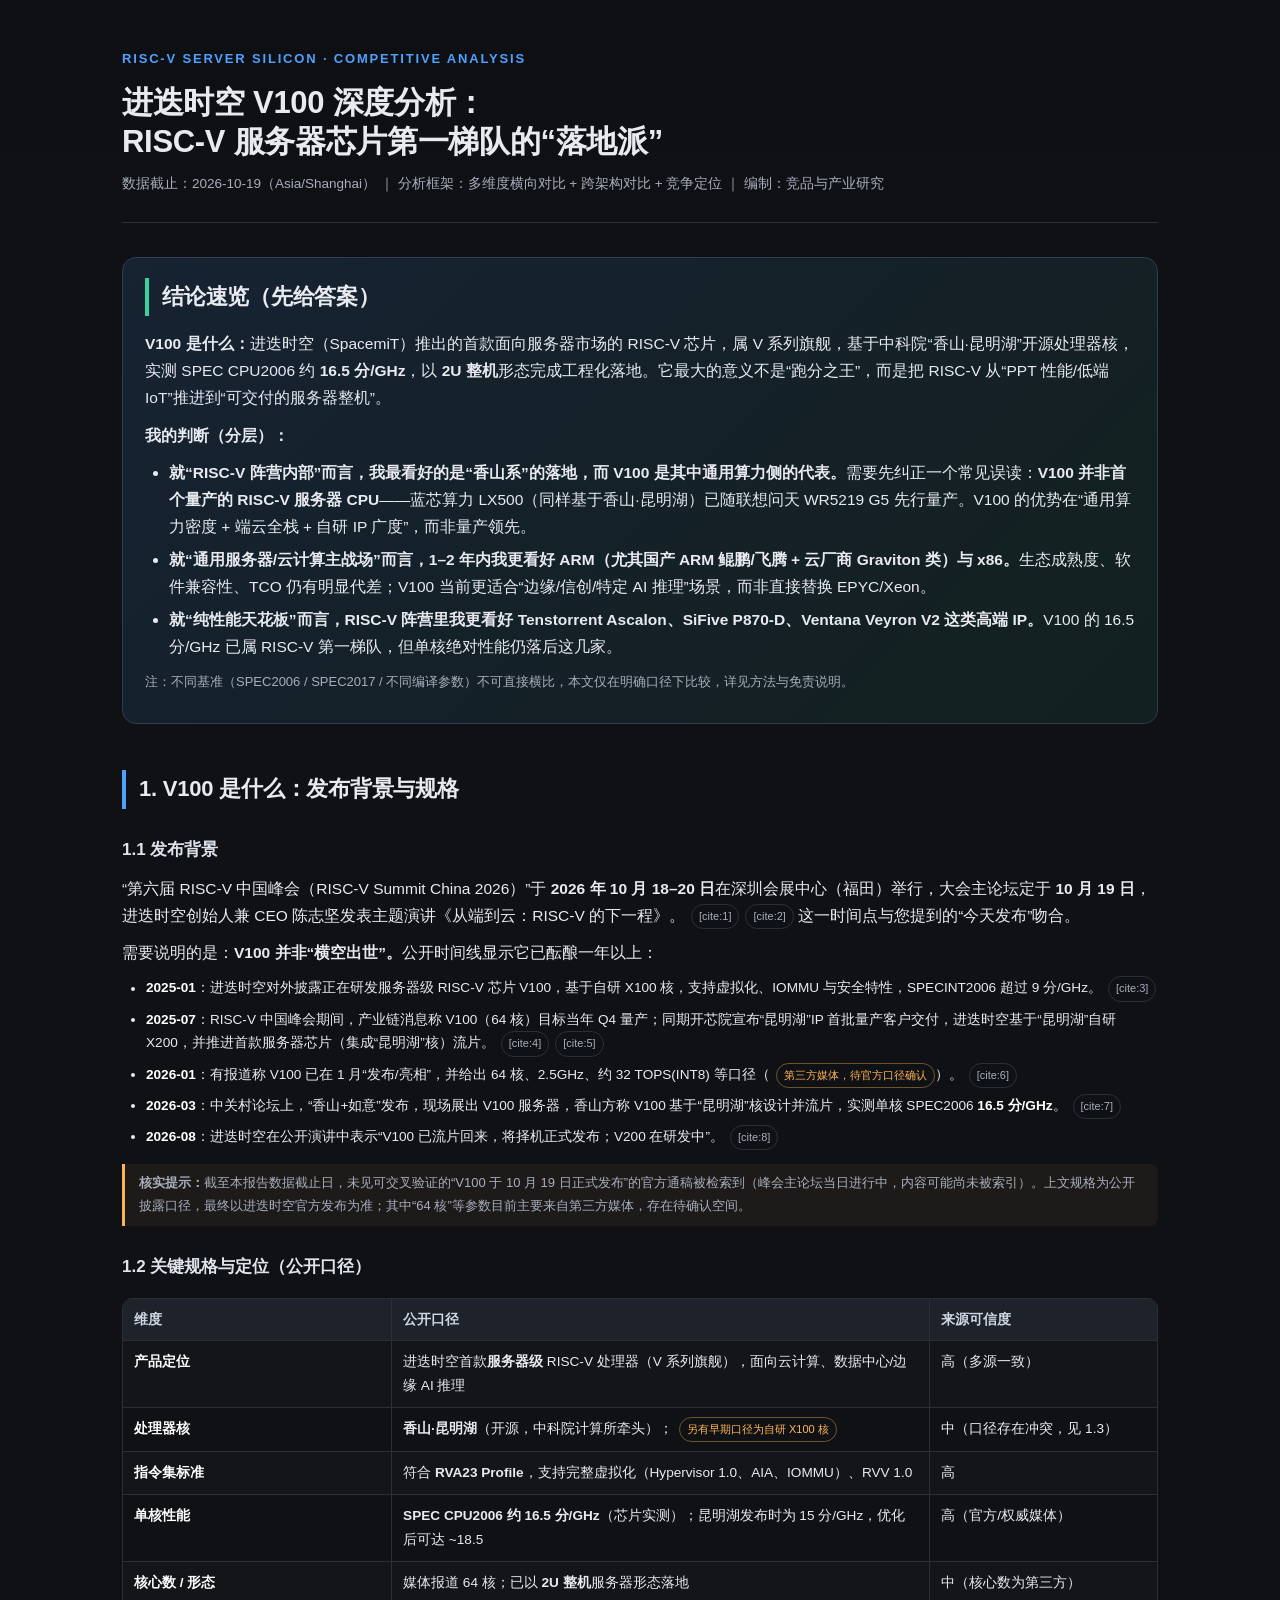
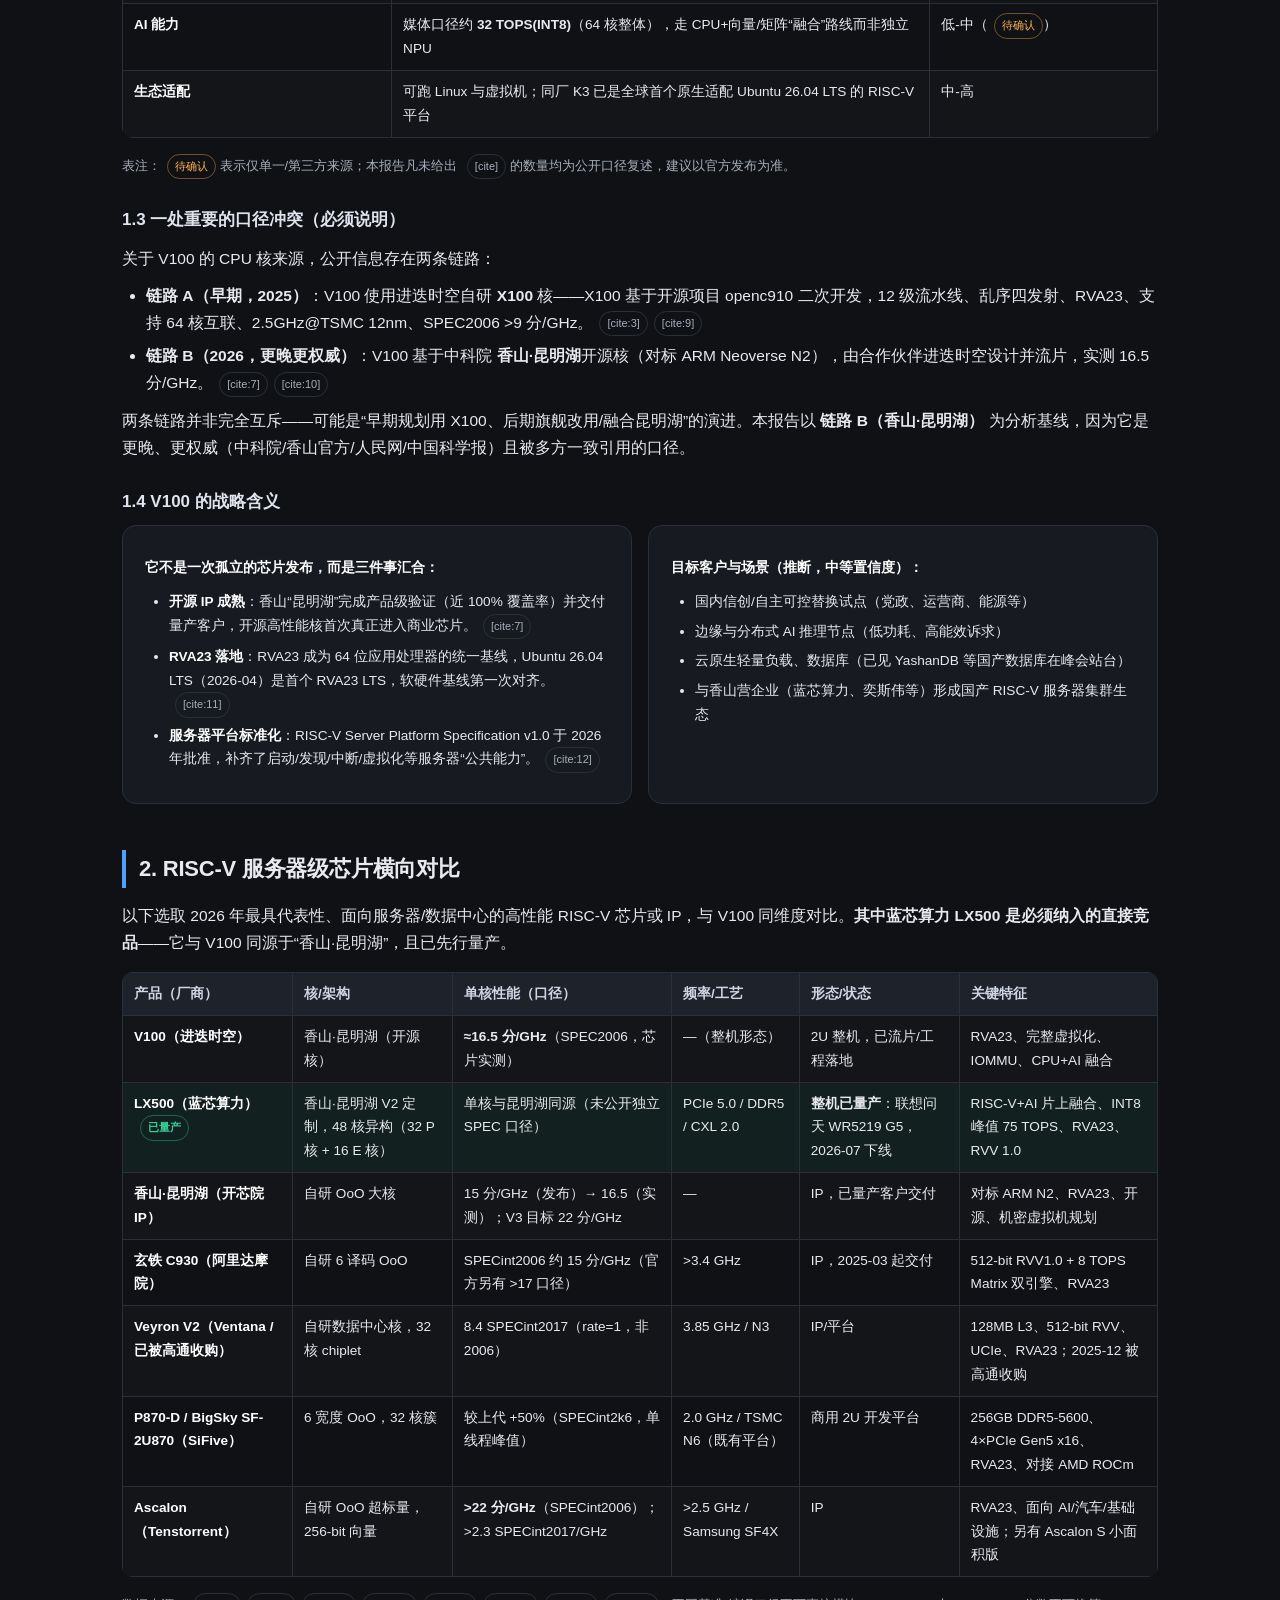
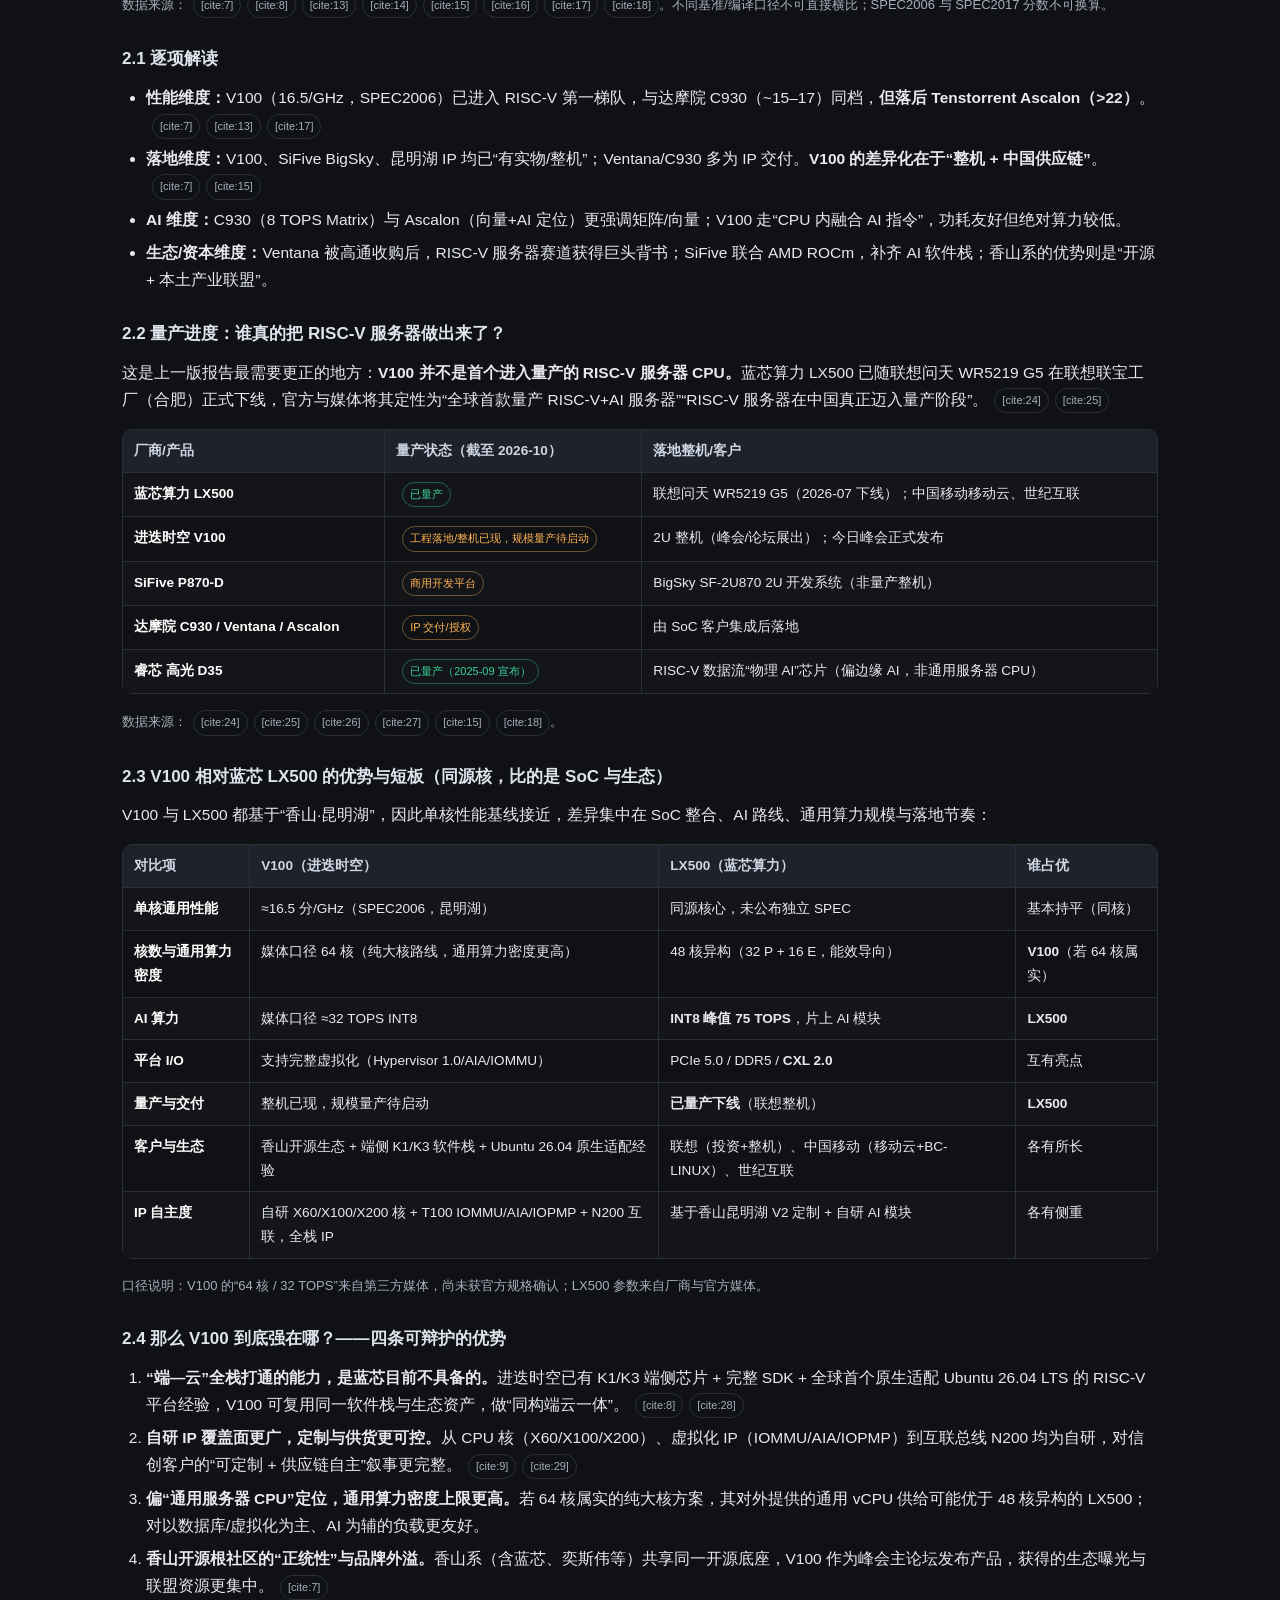
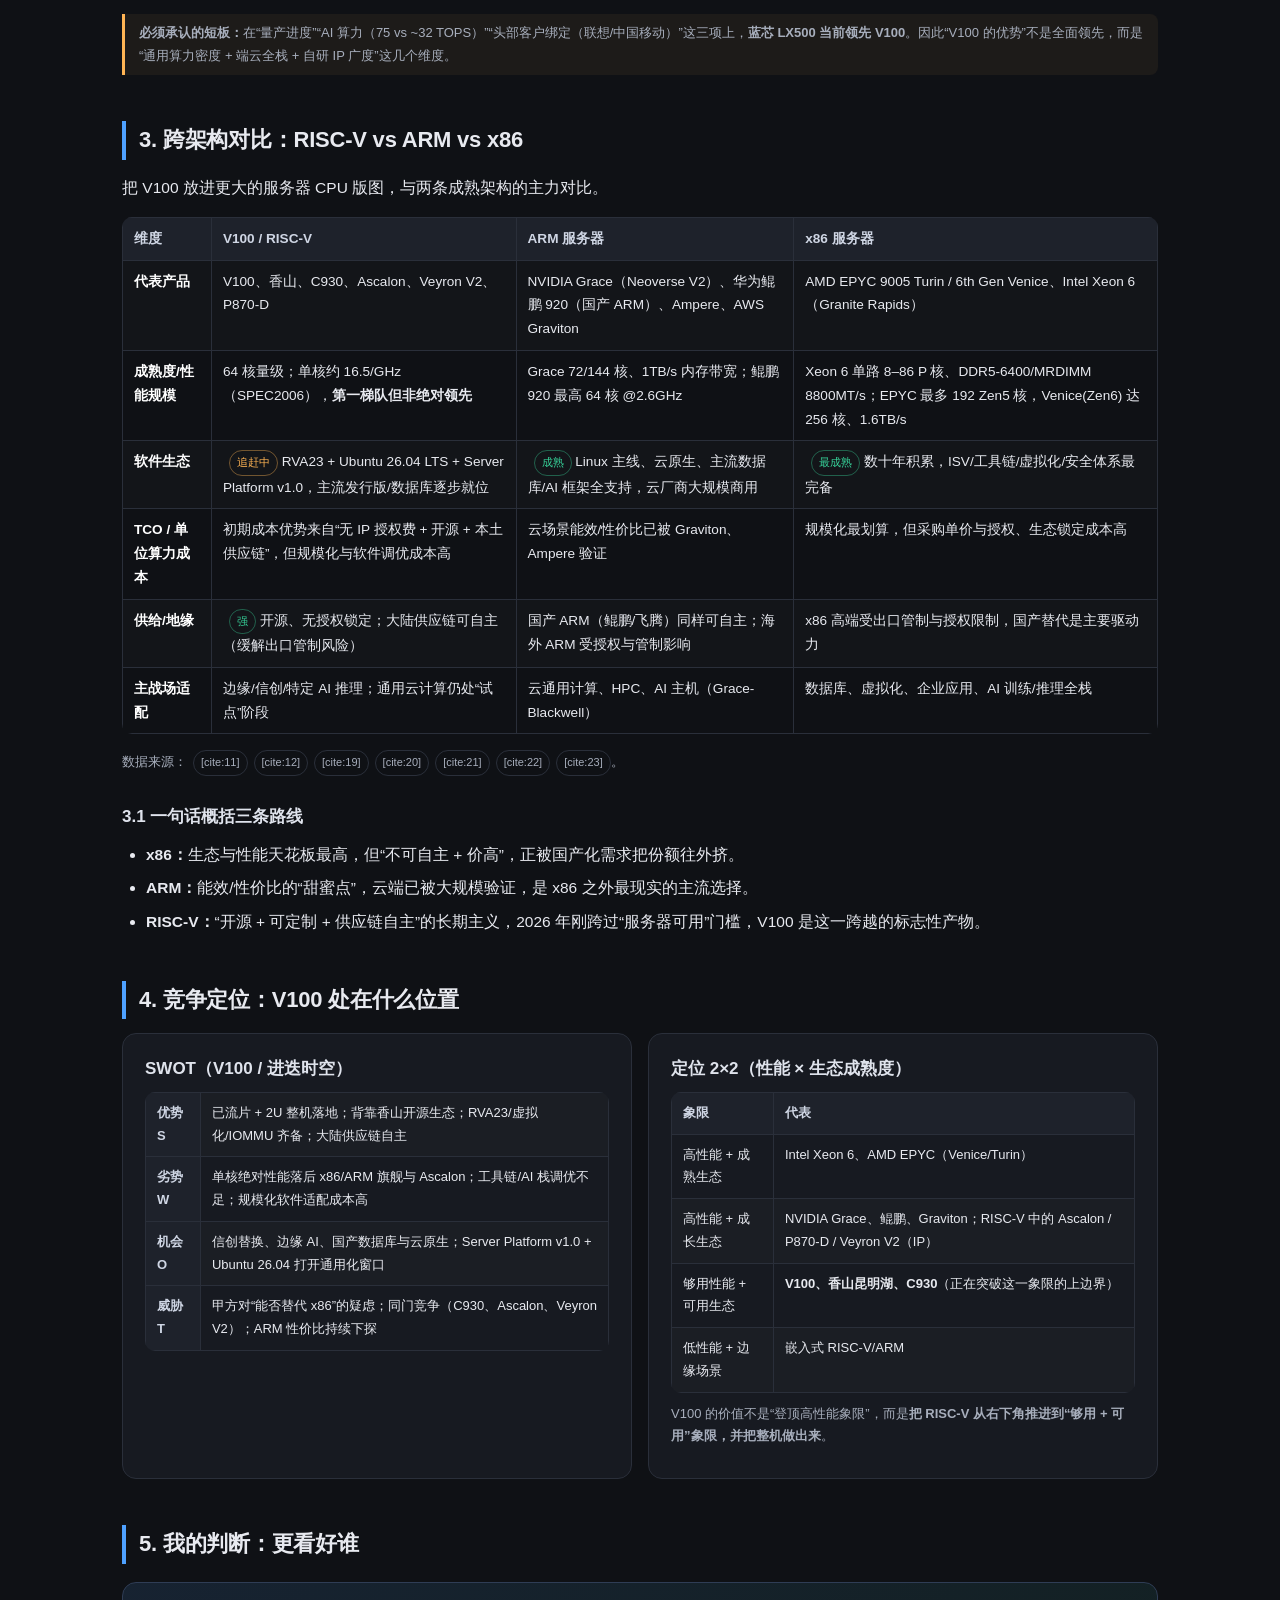
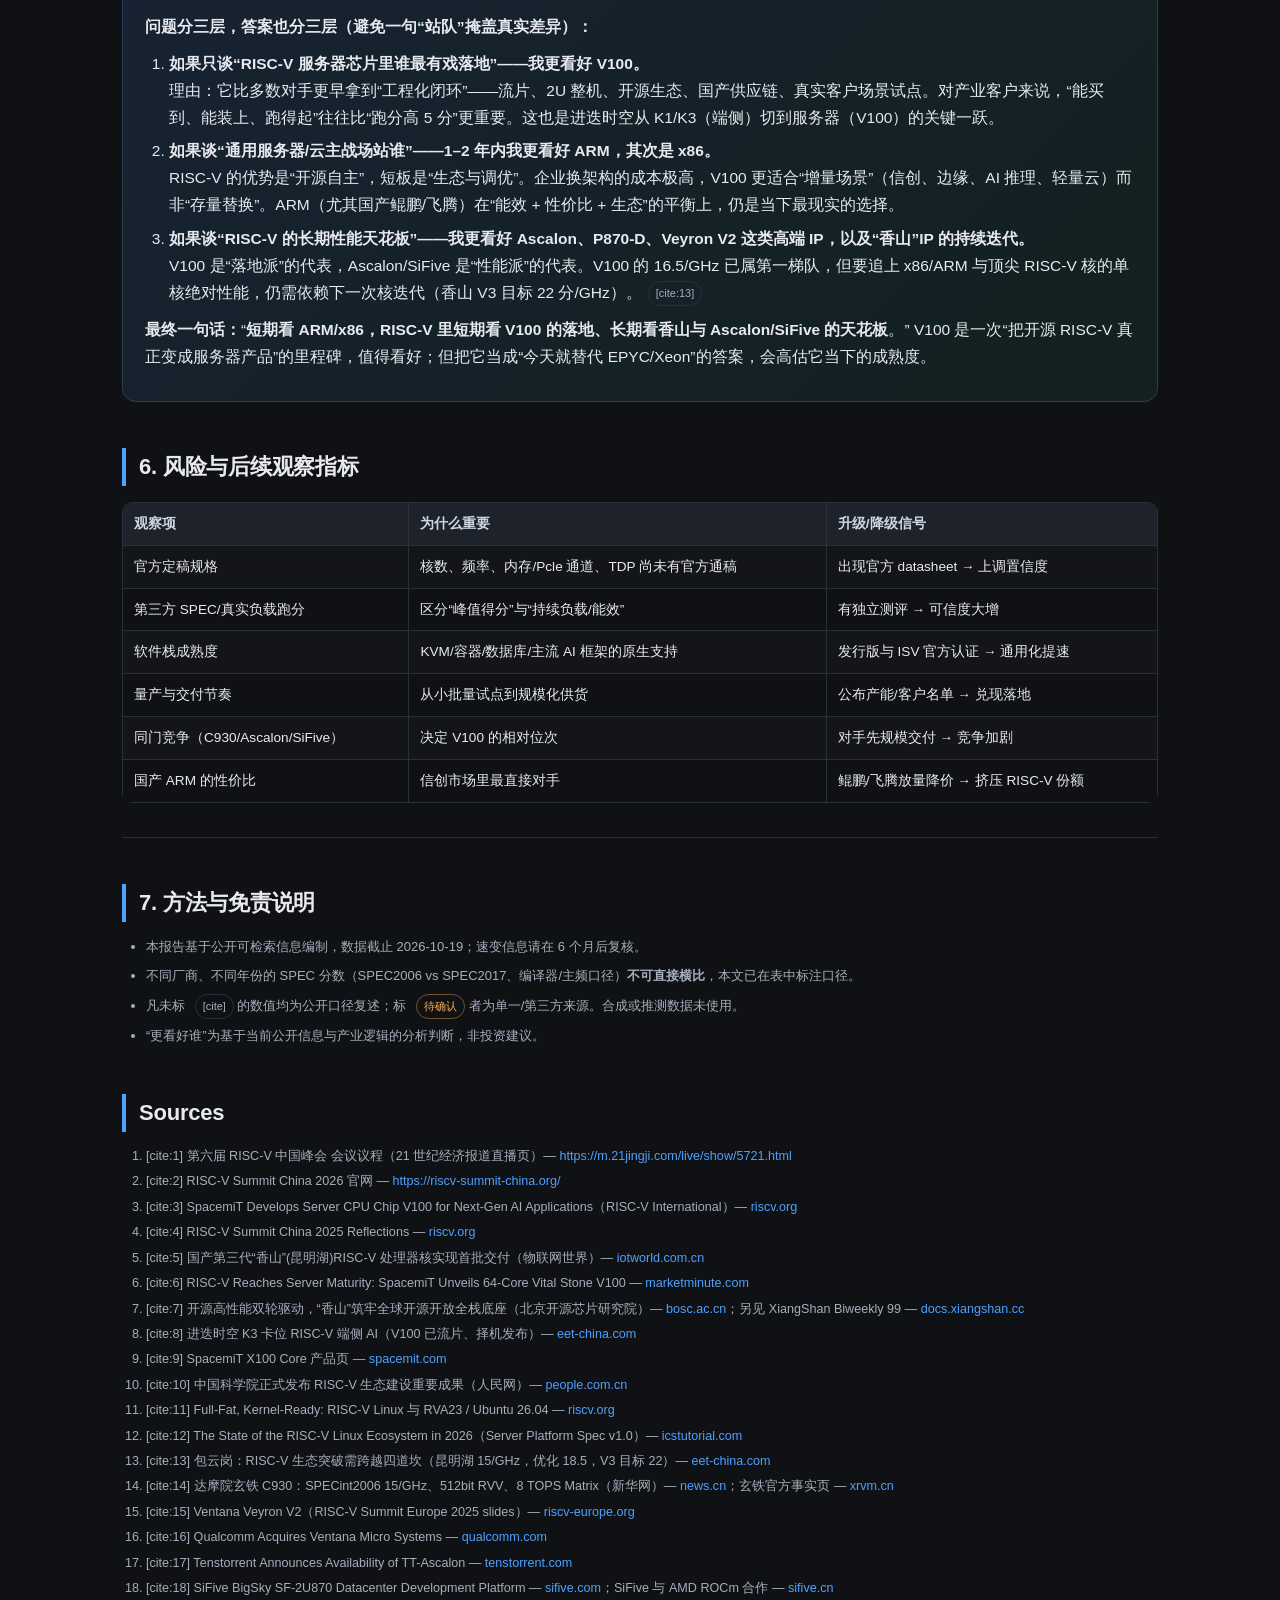
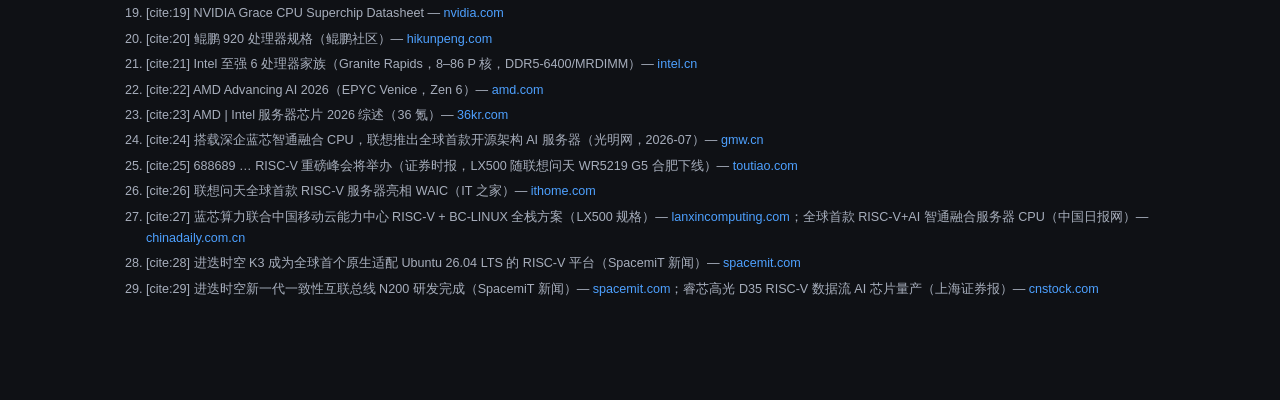
==== commit 3596999d: "feat: 进迭时空V100芯片对比分析 Co-authored-by: traeagent <traeagent@users.noreply.github.com>" ====
--- a/spacemit-v100-server-analysis.html
+++ b/spacemit-v100-server-analysis.html
@@ -68,7 +68,7 @@
   <p><b>V100 是什么：</b>进迭时空（SpacemiT）推出的首款面向服务器市场的 RISC-V 芯片，属 V 系列旗舰，基于中科院“香山·昆明湖”开源处理器核，实测 SPEC CPU2006 约 <b>16.5 分/GHz</b>，以 <b>2U 整机</b>形态完成工程化落地。它最大的意义不是“跑分之王”，而是把 RISC-V 从“PPT 性能/低端 IoT”推进到“可交付的服务器整机”。</p>
   <p><b>我的判断（分层）：</b></p>
   <ul>
-    <li><b>就“RISC-V 阵营内部”而言，我更看好 V100。</b>理由是它比同代竞品更早越过“能用”到“可交付”的门槛——已流片、已有 2U 整机、已有香山开源生态背书和中国大陆供应链托底。</li>
+    <li><b>就“RISC-V 阵营内部”而言，我最看好的是“香山系”的落地，而 V100 是其中通用算力侧的代表。</b>需要先纠正一个常见误读：<b>V100 并非首个量产的 RISC-V 服务器 CPU</b>——蓝芯算力 LX500（同样基于香山·昆明湖）已随联想问天 WR5219 G5 先行量产。V100 的优势在“通用算力密度 + 端云全栈 + 自研 IP 广度”，而非量产领先。</li>
     <li><b>就“通用服务器/云计算主战场”而言，1–2 年内我更看好 ARM（尤其国产 ARM 鲲鹏/飞腾 + 云厂商 Graviton 类）与 x86。</b>生态成熟度、软件兼容性、TCO 仍有明显代差；V100 当前更适合“边缘/信创/特定 AI 推理”场景，而非直接替换 EPYC/Xeon。</li>
     <li><b>就“纯性能天花板”而言，RISC-V 阵营里我更看好 Tenstorrent Ascalon、SiFive P870-D、Ventana Veyron V2 这类高端 IP。</b>V100 的 16.5 分/GHz 已属 RISC-V 第一梯队，但单核绝对性能仍落后这几家。</li>
   </ul>
@@ -134,7 +134,7 @@
 </div>
 
 <h2>2. RISC-V 服务器级芯片横向对比</h2>
-<p>以下选取 2026 年最具代表性、面向服务器/数据中心的高性能 RISC-V 芯片或 IP，与 V100 同维度对比。</p>
+<p>以下选取 2026 年最具代表性、面向服务器/数据中心的高性能 RISC-V 芯片或 IP，与 V100 同维度对比。<b>其中蓝芯算力 LX500 是必须纳入的直接竞品</b>——它与 V100 同源于“香山·昆明湖”，且已先行量产。</p>
 
 <table>
   <thead>
@@ -150,6 +150,14 @@
       <td>—（整机形态）</td>
       <td>2U 整机，已流片/工程落地</td>
       <td>RVA23、完整虚拟化、IOMMU、CPU+AI 融合</td>
+    </tr>
+    <tr style="background:rgba(55,211,154,.08)">
+      <td class="hl">LX500（蓝芯算力）<span class="tag t-ok">已量产</span></td>
+      <td>香山·昆明湖 V2 定制，48 核异构（32 P 核 + 16 E 核）</td>
+      <td>单核与昆明湖同源（未公开独立 SPEC 口径）</td>
+      <td>PCIe 5.0 / DDR5 / CXL 2.0</td>
+      <td><b>整机已量产</b>：联想问天 WR5219 G5，2026-07 下线</td>
+      <td>RISC-V+AI 片上融合、INT8 峰值 75 TOPS、RVA23、RVV 1.0</td>
     </tr>
     <tr>
       <td class="hl">香山·昆明湖（开芯院 IP）</td>
@@ -202,6 +210,45 @@
   <li><b>AI 维度：</b>C930（8 TOPS Matrix）与 Ascalon（向量+AI 定位）更强调矩阵/向量；V100 走“CPU 内融合 AI 指令”，功耗友好但绝对算力较低。</li>
   <li><b>生态/资本维度：</b>Ventana 被高通收购后，RISC-V 服务器赛道获得巨头背书；SiFive 联合 AMD ROCm，补齐 AI 软件栈；香山系的优势则是“开源 + 本土产业联盟”。</li>
 </ul>
+
+<h3>2.2 量产进度：谁真的把 RISC-V 服务器做出来了？</h3>
+<p>这是上一版报告最需要更正的地方：<b>V100 并不是首个进入量产的 RISC-V 服务器 CPU。</b>蓝芯算力 LX500 已随联想问天 WR5219 G5 在联想联宝工厂（合肥）正式下线，官方与媒体将其定性为“全球首款量产 RISC-V+AI 服务器”“RISC-V 服务器在中国真正迈入量产阶段”。<span class="tag">[cite:24]</span><span class="tag">[cite:25]</span></p>
+<table>
+  <thead><tr><th>厂商/产品</th><th>量产状态（截至 2026-10）</th><th>落地整机/客户</th></tr></thead>
+  <tbody>
+    <tr><td class="hl">蓝芯算力 LX500</td><td><span class="tag t-ok">已量产</span></td><td>联想问天 WR5219 G5（2026-07 下线）；中国移动移动云、世纪互联</td></tr>
+    <tr><td class="hl">进迭时空 V100</td><td><span class="tag t-mid">工程落地/整机已现，规模量产待启动</span></td><td>2U 整机（峰会/论坛展出）；今日峰会正式发布</td></tr>
+    <tr><td class="hl">SiFive P870-D</td><td><span class="tag t-mid">商用开发平台</span></td><td>BigSky SF-2U870 2U 开发系统（非量产整机）</td></tr>
+    <tr><td class="hl">达摩院 C930 / Ventana / Ascalon</td><td><span class="tag t-mid">IP 交付/授权</span></td><td>由 SoC 客户集成后落地</td></tr>
+    <tr><td class="hl">睿芯 高光 D35</td><td><span class="tag t-ok">已量产（2025-09 宣布）</span></td><td>RISC-V 数据流“物理 AI”芯片（偏边缘 AI，非通用服务器 CPU）</td></tr>
+  </tbody>
+</table>
+<p class="small">数据来源：<span class="tag">[cite:24]</span><span class="tag">[cite:25]</span><span class="tag">[cite:26]</span><span class="tag">[cite:27]</span><span class="tag">[cite:15]</span><span class="tag">[cite:18]</span>。</p>
+
+<h3>2.3 V100 相对蓝芯 LX500 的优势与短板（同源核，比的是 SoC 与生态）</h3>
+<p>V100 与 LX500 都基于“香山·昆明湖”，因此单核性能基线接近，差异集中在 SoC 整合、AI 路线、通用算力规模与落地节奏：</p>
+<table>
+  <thead><tr><th>对比项</th><th>V100（进迭时空）</th><th>LX500（蓝芯算力）</th><th>谁占优</th></tr></thead>
+  <tbody>
+    <tr><td class="hl">单核通用性能</td><td>≈16.5 分/GHz（SPEC2006，昆明湖）</td><td>同源核心，未公布独立 SPEC</td><td>基本持平（同核）</td></tr>
+    <tr><td class="hl">核数与通用算力密度</td><td>媒体口径 64 核（纯大核路线，通用算力密度更高）</td><td>48 核异构（32 P + 16 E，能效导向）</td><td><b>V100</b>（若 64 核属实）</td></tr>
+    <tr><td class="hl">AI 算力</td><td>媒体口径 ≈32 TOPS INT8</td><td><b>INT8 峰值 75 TOPS</b>，片上 AI 模块</td><td><b>LX500</b></td></tr>
+    <tr><td class="hl">平台 I/O</td><td>支持完整虚拟化（Hypervisor 1.0/AIA/IOMMU）</td><td>PCIe 5.0 / DDR5 / <b>CXL 2.0</b></td><td>互有亮点</td></tr>
+    <tr><td class="hl">量产与交付</td><td>整机已现，规模量产待启动</td><td><b>已量产下线</b>（联想整机）</td><td><b>LX500</b></td></tr>
+    <tr><td class="hl">客户与生态</td><td>香山开源生态 + 端侧 K1/K3 软件栈 + Ubuntu 26.04 原生适配经验</td><td>联想（投资+整机）、中国移动（移动云+BC-LINUX）、世纪互联</td><td>各有所长</td></tr>
+    <tr><td class="hl">IP 自主度</td><td>自研 X60/X100/X200 核 + T100 IOMMU/AIA/IOPMP + N200 互联，全栈 IP</td><td>基于香山昆明湖 V2 定制 + 自研 AI 模块</td><td>各有侧重</td></tr>
+  </tbody>
+</table>
+<p class="small">口径说明：V100 的“64 核 / 32 TOPS”来自第三方媒体，尚未获官方规格确认；LX500 参数来自厂商与官方媒体。</p>
+
+<h3>2.4 那么 V100 到底强在哪？——四条可辩护的优势</h3>
+<ol>
+  <li><b>“端—云”全栈打通的能力，是蓝芯目前不具备的。</b>进迭时空已有 K1/K3 端侧芯片 + 完整 SDK + 全球首个原生适配 Ubuntu 26.04 LTS 的 RISC-V 平台经验，V100 可复用同一软件栈与生态资产，做“同构端云一体”。<span class="tag">[cite:8]</span><span class="tag">[cite:28]</span></li>
+  <li><b>自研 IP 覆盖面更广，定制与供货更可控。</b>从 CPU 核（X60/X100/X200）、虚拟化 IP（IOMMU/AIA/IOPMP）到互联总线 N200 均为自研，对信创客户的“可定制 + 供应链自主”叙事更完整。<span class="tag">[cite:9]</span><span class="tag">[cite:29]</span></li>
+  <li><b>偏“通用服务器 CPU”定位，通用算力密度上限更高。</b>若 64 核属实的纯大核方案，其对外提供的通用 vCPU 供给可能优于 48 核异构的 LX500；对以数据库/虚拟化为主、AI 为辅的负载更友好。</li>
+  <li><b>香山开源根社区的“正统性”与品牌外溢。</b>香山系（含蓝芯、奕斯伟等）共享同一开源底座，V100 作为峰会主论坛发布产品，获得的生态曝光与联盟资源更集中。<span class="tag">[cite:7]</span></li>
+</ol>
+<div class="note"><b>必须承认的短板：</b>在“量产进度”“AI 算力（75 vs ~32 TOPS）”“头部客户绑定（联想/中国移动）”这三项上，<b>蓝芯 LX500 当前领先 V100</b>。因此“V100 的优势”不是全面领先，而是“通用算力密度 + 端云全栈 + 自研 IP 广度”这几个维度。</div>
 
 <h2>3. 跨架构对比：RISC-V vs ARM vs x86</h2>
 <p>把 V100 放进更大的服务器 CPU 版图，与两条成熟架构的主力对比。</p>
@@ -342,7 +389,13 @@
   <li>[cite:20] 鲲鹏 920 处理器规格（鲲鹏社区）— <a href="https://www.hikunpeng.com/compute/kunpeng920">hikunpeng.com</a></li>
   <li>[cite:21] Intel 至强 6 处理器家族（Granite Rapids，8–86 P 核，DDR5-6400/MRDIMM）— <a href="https://www.intel.cn/content/www/cn/zh/artificial-intelligence/new-xeon-6-products-cure-choice-difficulties.html">intel.cn</a></li>
   <li>[cite:22] AMD Advancing AI 2026（EPYC Venice，Zen 6）— <a href="https://www.amd.com/content/dam/amd/en/documents/corporate/events/advancing-ai-2026-distribution-deck.pdf">amd.com</a></li>
-  <li>[cite:23] AMD | Intel 服务器芯片 2026 综述（36 氪）— <a href="https://m.36kr.com/p/3908771208778885">36kr.com</a></li>
+  <li>[cite:23] AMD | Intel 服务器芯片 2026 综述（36 氪）— <a href="https://m.36kr.com/p/3908771208878885">36kr.com</a></li>
+  <li>[cite:24] 搭载深企蓝芯智通融合 CPU，联想推出全球首款开源架构 AI 服务器（光明网，2026-07）— <a href="http://difang.gmw.cn/gd/2026-07/20/content_38896536.htm">gmw.cn</a></li>
+  <li>[cite:25] 688689 … RISC-V 重磅峰会将举办（证券时报，LX500 随联想问天 WR5219 G5 合肥下线）— <a href="http://m.toutiao.com/group/7697501508866277922/">toutiao.com</a></li>
+  <li>[cite:26] 联想问天全球首款 RISC-V 服务器亮相 WAIC（IT 之家）— <a href="https://www.ithome.com/0/979/090.htm">ithome.com</a></li>
+  <li>[cite:27] 蓝芯算力联合中国移动云能力中心 RISC-V + BC-LINUX 全栈方案（LX500 规格）— <a href="https://www.lanxincomputing.com/news-detail.html?id=103">lanxincomputing.com</a>；全球首款 RISC-V+AI 智通融合服务器 CPU（中国日报网）— <a href="http://caijing.chinadaily.com.cn/a/202605/11/WS6a0173b9a310942cc49ab9c0.html">chinadaily.com.cn</a></li>
+  <li>[cite:28] 进迭时空 K3 成为全球首个原生适配 Ubuntu 26.04 LTS 的 RISC-V 平台（SpacemiT 新闻）— <a href="https://www.spacemit.com/news/">spacemit.com</a></li>
+  <li>[cite:29] 进迭时空新一代一致性互联总线 N200 研发完成（SpacemiT 新闻）— <a href="https://www.spacemit.com/news/">spacemit.com</a>；睿芯高光 D35 RISC-V 数据流 AI 芯片量产（上海证券报）— <a href="https://www.cnstock.com/commonDetail/795745">cnstock.com</a></li>
 </ol>
 
 </div>
